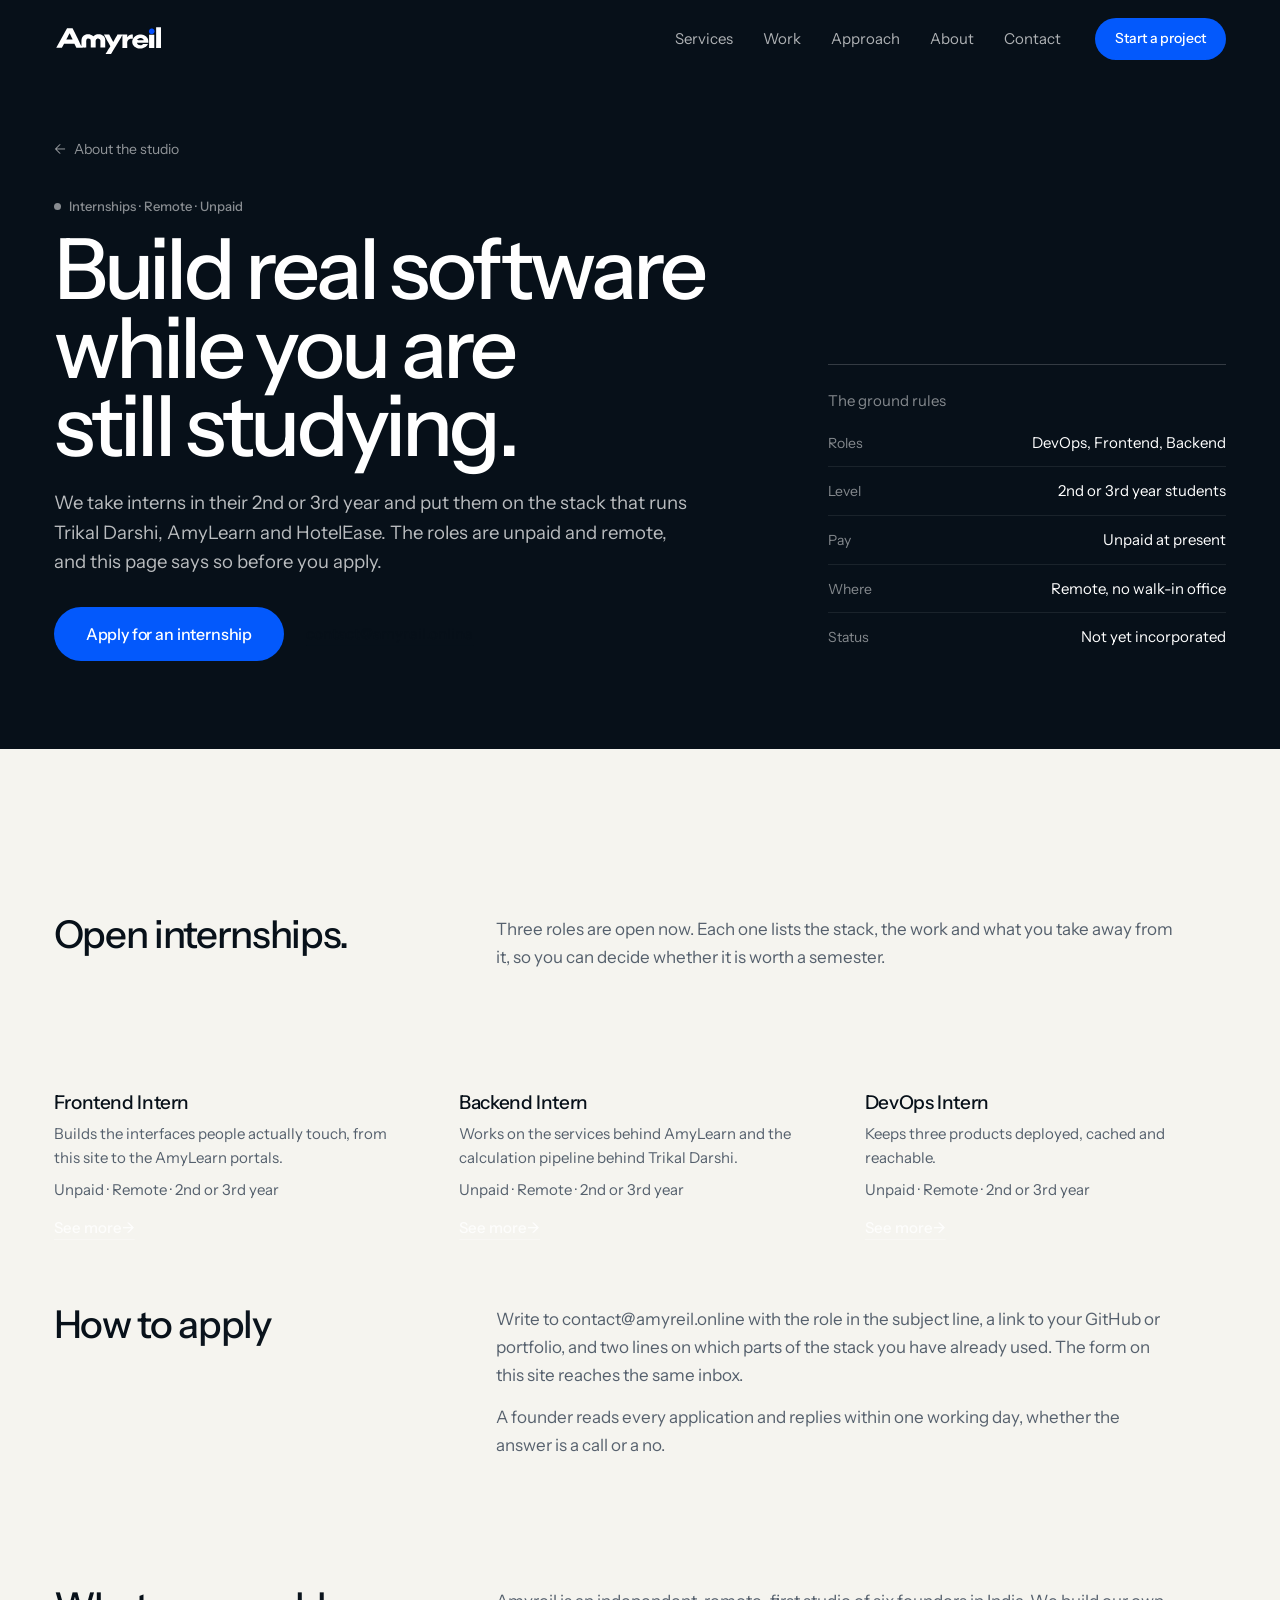
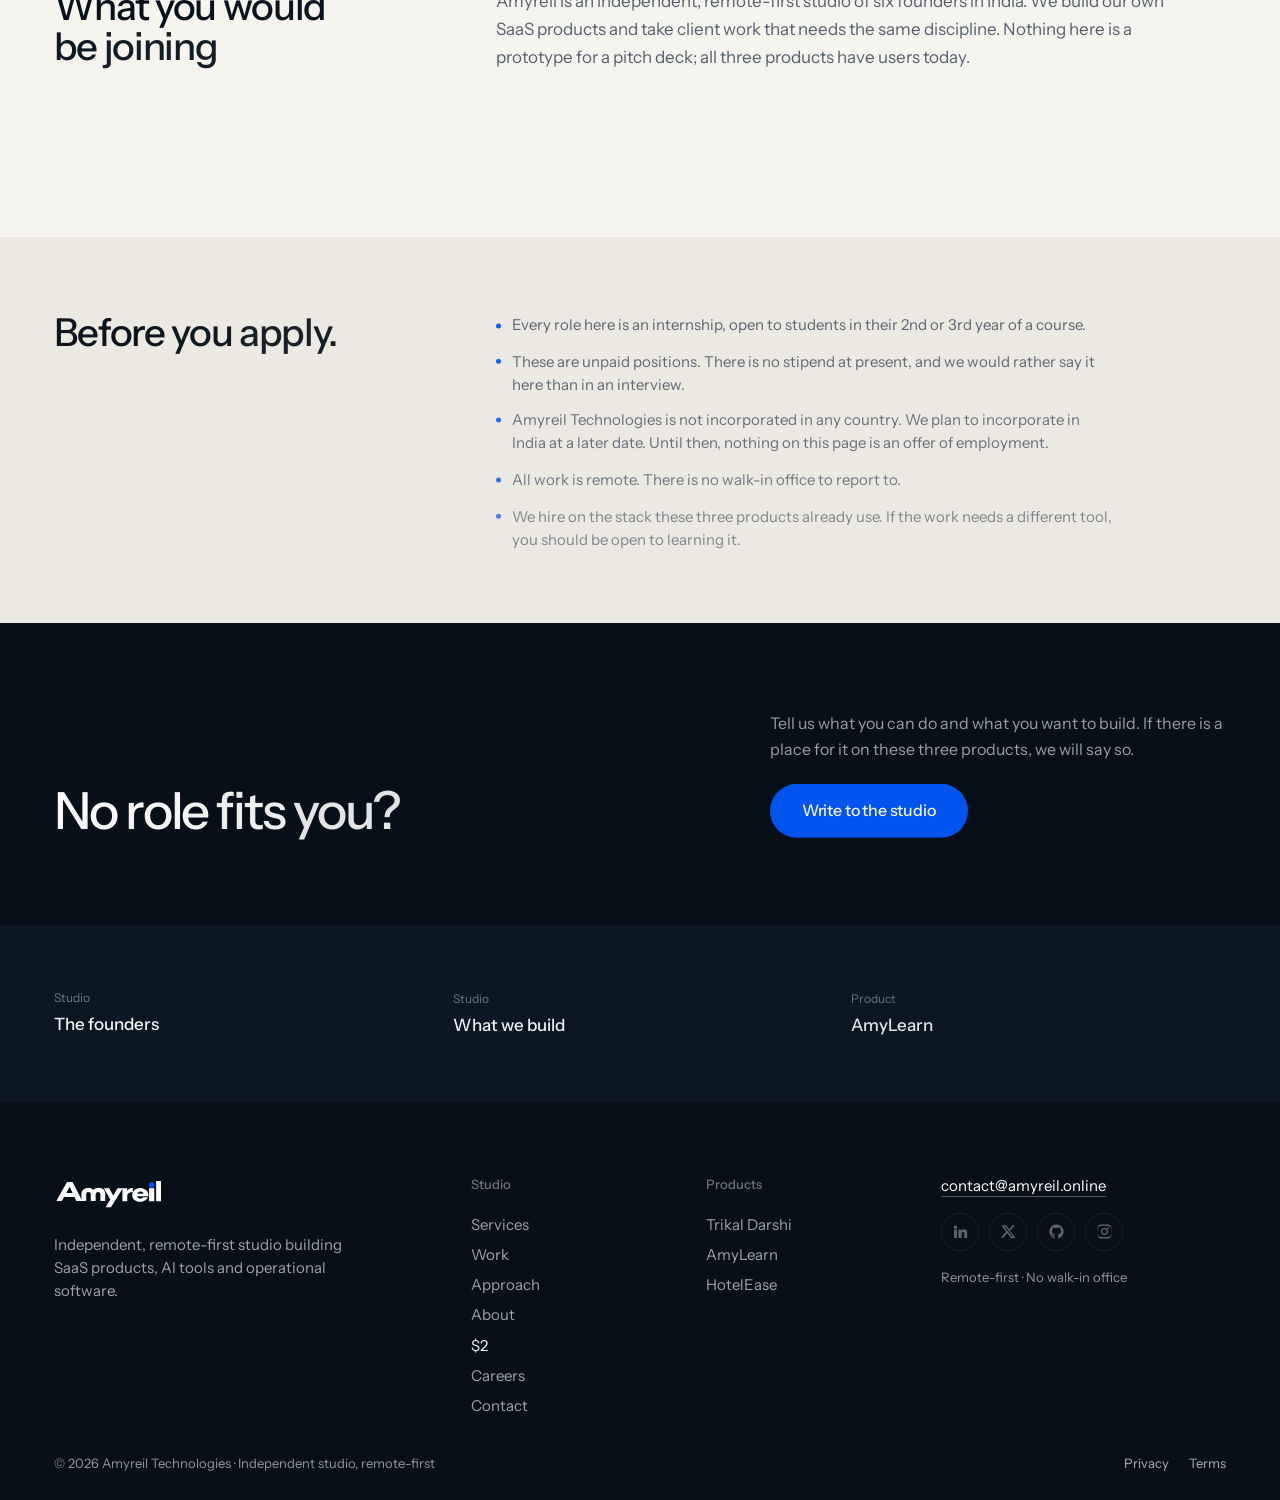
==== careers/index.html @ e9ab6751 "Add careers pages for DevOps, Frontend and Backend interns" ====
<!doctype html>
<html lang="en">
  <head>
    <meta charset="UTF-8" />
    <title>Careers — Internships at Amyreil Technologies</title>
    <meta
      name="description"
      content="Unpaid remote internships for 2nd and 3rd year students in DevOps, Frontend and Backend. Work on the stack behind Trikal Darshi, AmyLearn and HotelEase."
    />
    <link rel="canonical" href="https://www.amyreil.online/careers" />
    <meta property="og:type" content="website" />
    <meta property="og:site_name" content="Amyreil Technologies" />
    <meta
      property="og:title"
      content="Careers — Internships at Amyreil Technologies"
    />
    <meta
      property="og:description"
      content="Unpaid remote internships for 2nd and 3rd year students in DevOps, Frontend and Backend. Work on the stack behind Trikal Darshi, AmyLearn and HotelEase."
    />
    <meta property="og:url" content="https://www.amyreil.online/careers" />
    <meta
      property="og:image"
      content="https://www.amyreil.online/assets/og-image.jpg"
    />
    <meta property="og:image:width" content="1200" />
    <meta property="og:image:height" content="630" />
    <meta
      property="og:image:alt"
      content="Amyreil Technologies brand card reading Better questions. Better software."
    />
    <meta name="twitter:card" content="summary_large_image" />
    <meta
      name="twitter:title"
      content="Careers — Internships at Amyreil Technologies"
    />
    <meta
      name="twitter:description"
      content="Unpaid remote internships for 2nd and 3rd year students in DevOps, Frontend and Backend. Work on the stack behind Trikal Darshi, AmyLearn and HotelEase."
    />
    <meta
      name="twitter:image"
      content="https://www.amyreil.online/assets/og-image.jpg"
    />
    <meta
      name="twitter:image:alt"
      content="Amyreil Technologies brand card reading Better questions. Better software."
    />
    <meta name="viewport" content="width=device-width, initial-scale=1" />
    <meta name="theme-color" content="#071019" />
    <link rel="icon" type="image/svg+xml" href="/assets/brand/favicon.svg" />
    <link rel="preconnect" href="https://fonts.googleapis.com" />
    <link rel="preconnect" href="https://fonts.gstatic.com" crossorigin />
    <link
      href="https://fonts.googleapis.com/css2?family=Instrument+Sans:ital,wght@0,400..700;1,400..700&family=Caveat:wght@500;600&display=swap"
      rel="stylesheet"
    />
    <link rel="stylesheet" href="/assets/css/site.css" />
  </head>
  <body>
    <a href="#main" class="skip-link">Skip to main content</a>

    <div id="app">
      <nav class="nav" aria-label="Main navigation">
        <div class="nav-shell">
          <a class="brand" href="/" aria-label="Amyreil Technologies home">
            <img
              src="/assets/brand/amyreil-logo-white.svg"
              alt="Amyreil Technologies"
              width="112"
              height="38"
            />
          </a>
          <div class="nav-links">
            <a href="/#capabilities">Services</a>
            <a href="/#work">Work</a>
            <a href="/#loop">Approach</a>
            <a href="/about" aria-current="page">About</a>
            <a href="/#cta">Contact</a>
          </div>
          <button class="btn btn--nav open-modal" type="button">
            Start a project
          </button>
          <button
            class="menu-btn"
            type="button"
            aria-label="Open menu"
            aria-expanded="false"
            aria-controls="mobileMenu"
          >
            <span></span><span></span>
          </button>
        </div>
      </nav>

      <div
        class="mobile-menu"
        id="mobileMenu"
        role="dialog"
        aria-modal="true"
        aria-label="Menu"
        aria-hidden="true"
      >
        <div class="mobile-menu-inner">
          <div class="mobile-menu-top">
            <a href="/" aria-label="Amyreil Technologies home" data-menu-link>
              <img
                src="/assets/brand/amyreil-logo-white.svg"
                alt="Amyreil Technologies"
                width="112"
                height="38"
              />
            </a>
            <button class="menu-close" type="button" aria-label="Close menu">
              <svg
                width="16"
                height="16"
                viewBox="0 0 24 24"
                fill="none"
                stroke="currentColor"
                stroke-width="2"
                aria-hidden="true"
              >
                <path d="M6 6l12 12M18 6L6 18" />
              </svg>
            </button>
          </div>
          <nav class="mobile-links" aria-label="Mobile navigation">
            <a href="/#capabilities" data-menu-link>Services</a>
            <a href="/#work" data-menu-link>Work</a>
            <a href="/#loop" data-menu-link>Approach</a>
            <a href="/about" data-menu-link>About</a>
            $2<a href="/careers" data-menu-link>Careers</a>
            <a href="/#cta" data-menu-link>Contact</a>
          </nav>
          <button class="btn btn--lg open-modal" type="button">
            Start a project
          </button>
          <a class="mobile-mail" href="mailto:contact@amyreil.online"
            >contact@amyreil.online</a
          >
        </div>
      </div>

      <main id="main">
        <header class="page-hero">
          <div class="shell">
            <a class="back-link" href="/about"
              ><span aria-hidden="true">&larr;</span> About the studio</a
            >
            <div class="about-hero-grid">
              <div>
                <p class="project-status">Internships · Remote · Unpaid</p>
                <h1 class="split">
                  Build real software while you are still studying.
                </h1>
                <p class="page-lead">
                  We take interns in their 2nd or 3rd year and put them on the
                  stack that runs Trikal Darshi, AmyLearn and HotelEase. The
                  roles are unpaid and remote, and this page says so before you
                  apply.
                </p>
                <div class="page-actions">
                  <button
                    class="btn btn--lg open-modal"
                    type="button"
                    data-service="Internship application"
                  >
                    Apply for an internship
                  </button>
                  <a
                    class="text-link text-link--ink"
                    href="mailto:contact@amyreil.online?subject=Internship%20application"
                    >contact@amyreil.online</a
                  >
                </div>
              </div>
              <aside class="about-hero-side" aria-label="Ground rules">
                <p class="about-side-title">The ground rules</p>
                <dl class="about-side-facts">
                  <div>
                    <dt>Roles</dt>
                    <dd>DevOps, Frontend, Backend</dd>
                  </div>
                  <div>
                    <dt>Level</dt>
                    <dd>2nd or 3rd year students</dd>
                  </div>
                  <div>
                    <dt>Pay</dt>
                    <dd>Unpaid at present</dd>
                  </div>
                  <div>
                    <dt>Where</dt>
                    <dd>Remote, no walk-in office</dd>
                  </div>
                  <div>
                    <dt>Status</dt>
                    <dd>Not yet incorporated</dd>
                  </div>
                </dl>
              </aside>
            </div>
          </div>
        </header>

        <div class="page-body">
          <div class="shell">
            <section class="detail-section">
              <div class="detail-grid">
                <h2 class="split">Open internships.</h2>
                <div class="detail-copy">
                  <p>
                    Three roles are open now. Each one lists the stack, the work
                    and what you take away from it, so you can decide whether it
                    is worth a semester.
                  </p>
                </div>
              </div>
            </section>
            <div class="vacancy-grid">
              <article class="feature reveal">
                <h3>Frontend Intern</h3>
                <p>
                  Builds the interfaces people actually touch, from this site to
                  the AmyLearn portals.
                </p>
                <p class="feature-meta">Unpaid · Remote · 2nd or 3rd year</p>
                <a class="text-link" href="/careers/frontend-intern"
                  >See more <span aria-hidden="true">&rarr;</span></a
                >
              </article>
              <article class="feature reveal">
                <h3>Backend Intern</h3>
                <p>
                  Works on the services behind AmyLearn and the calculation
                  pipeline behind Trikal Darshi.
                </p>
                <p class="feature-meta">Unpaid · Remote · 2nd or 3rd year</p>
                <a class="text-link" href="/careers/backend-intern"
                  >See more <span aria-hidden="true">&rarr;</span></a
                >
              </article>
              <article class="feature reveal">
                <h3>DevOps Intern</h3>
                <p>Keeps three products deployed, cached and reachable.</p>
                <p class="feature-meta">Unpaid · Remote · 2nd or 3rd year</p>
                <a class="text-link" href="/careers/devops-intern"
                  >See more <span aria-hidden="true">&rarr;</span></a
                >
              </article>
            </div>

            <section class="detail-section">
              <div class="detail-grid">
                <h2 class="split">How to apply</h2>
                <div class="detail-copy">
                  <p>
                    Write to contact@amyreil.online with the role in the subject
                    line, a link to your GitHub or portfolio, and two lines on
                    which parts of the stack you have already used. The form on
                    this site reaches the same inbox.
                  </p>
                  <p>
                    A founder reads every application and replies within one
                    working day, whether the answer is a call or a no.
                  </p>
                </div>
              </div>
            </section>

            <section class="detail-section">
              <div class="detail-grid">
                <h2 class="split">What you would be joining</h2>
                <div class="detail-copy">
                  <p>
                    Amyreil is an independent, remote-first studio of six
                    founders in India. We build our own SaaS products and take
                    client work that needs the same discipline. Nothing here is
                    a prototype for a pitch deck; all three products have users
                    today.
                  </p>
                </div>
              </div>
            </section>
          </div>
        </div>

        <section class="note-band">
          <div class="shell detail-grid">
            <h2 class="split">Before you apply.</h2>
            <ul class="note-list">
              <li>
                Every role here is an internship, open to students in their 2nd
                or 3rd year of a course.
              </li>
              <li>
                These are unpaid positions. There is no stipend at present, and
                we would rather say it here than in an interview.
              </li>
              <li>
                Amyreil Technologies is not incorporated in any country. We plan
                to incorporate in India at a later date. Until then, nothing on
                this page is an offer of employment.
              </li>
              <li>
                All work is remote. There is no walk-in office to report to.
              </li>
              <li>
                We hire on the stack these three products already use. If the
                work needs a different tool, you should be open to learning it.
              </li>
            </ul>
          </div>
        </section>
        <section class="product-cta">
          <div class="shell product-cta-grid">
            <h2 class="split">No role fits you?</h2>
            <div>
              <p>
                Tell us what you can do and what you want to build. If there is
                a place for it on these three products, we will say so.
              </p>
              <button
                class="btn btn--lg open-modal"
                type="button"
                data-service="Internship application"
              >
                Write to the studio
              </button>
            </div>
          </div>
        </section>

        <section class="more-products">
          <div class="shell more-products-grid">
            <a href="/about"><span>Studio</span><b>The founders</b></a>
            <a href="/#work"><span>Studio</span><b>What we build</b></a>
            <a href="/amylearn"><span>Product</span><b>AmyLearn</b></a>
          </div>
        </section>
      </main>

      <footer class="footer" id="footer">
        <div class="shell">
          <div class="footer-top">
            <div class="footer-brand">
              <a class="brand" href="/" aria-label="Amyreil Technologies">
                <img
                  src="/assets/brand/amyreil-logo-white.svg"
                  alt="Amyreil Technologies"
                  width="112"
                  height="38"
                />
              </a>
              <p>
                Independent, remote-first studio building SaaS products, AI
                tools and operational software.
              </p>
            </div>
            <nav class="footer-nav" aria-label="Studio">
              <span class="footer-col-title">Studio</span>
              <a href="/#capabilities">Services</a>
              <a href="/#work">Work</a>
              <a href="/#loop">Approach</a>
              <a href="/about">About</a>
              $2<a href="/careers">Careers</a>
              <a href="/#cta">Contact</a>
            </nav>
            <nav class="footer-nav" aria-label="Products">
              <span class="footer-col-title">Products</span>
              <a href="/trikal-darshi">Trikal Darshi</a>
              <a href="/amylearn">AmyLearn</a>
              <a href="/hotelease">HotelEase</a>
            </nav>
            <div class="footer-contact">
              <a class="footer-mail" href="mailto:contact@amyreil.online"
                >contact@amyreil.online</a
              >
              <!-- Social links: replace each href="#" with the real profile URL when the page exists. -->
              <nav class="social" aria-label="Amyreil on social platforms">
                <a
                  class="social-link"
                  href="#"
                  data-social="LinkedIn"
                  aria-label="Amyreil on LinkedIn"
                >
                  <svg
                    viewBox="0 0 24 24"
                    fill="currentColor"
                    aria-hidden="true"
                  >
                    <path
                      d="M4.98 3.5a2.5 2.5 0 1 1 0 5 2.5 2.5 0 0 1 0-5zM3 9h4v12H3zM9 9h3.8v1.7h.05c.53-1 1.83-2.05 3.77-2.05 4.03 0 4.78 2.65 4.78 6.1V21h-4v-5.4c0-1.29-.02-2.95-1.8-2.95-1.8 0-2.08 1.4-2.08 2.85V21H9z"
                    />
                  </svg>
                </a>
                <a
                  class="social-link"
                  href="#"
                  data-social="X"
                  aria-label="Amyreil on X"
                >
                  <svg
                    viewBox="0 0 24 24"
                    fill="currentColor"
                    aria-hidden="true"
                  >
                    <path
                      d="M17.53 3H21l-7.19 8.21L22 21h-6.56l-5.14-6.72L4.4 21H1l7.62-8.7L1.9 3h6.72l4.65 6.15L17.53 3Zm-1.15 16h1.84L7.7 4.9H5.73L16.38 19Z"
                    />
                  </svg>
                </a>
                <a
                  class="social-link"
                  href="#"
                  data-social="GitHub"
                  aria-label="Amyreil on GitHub"
                >
                  <svg
                    viewBox="0 0 24 24"
                    fill="currentColor"
                    aria-hidden="true"
                  >
                    <path
                      d="M12 2a10 10 0 0 0-3.16 19.49c.5.09.68-.22.68-.48v-1.7c-2.78.6-3.37-1.34-3.37-1.34-.45-1.16-1.11-1.47-1.11-1.47-.91-.62.07-.61.07-.61 1 .07 1.53 1.03 1.53 1.03.89 1.53 2.34 1.09 2.91.83.09-.65.35-1.09.63-1.34-2.22-.25-4.56-1.11-4.56-4.94 0-1.09.39-1.98 1.03-2.68-.1-.25-.45-1.27.1-2.64 0 0 .84-.27 2.75 1.02a9.5 9.5 0 0 1 5 0c1.91-1.29 2.75-1.02 2.75-1.02.55 1.37.2 2.39.1 2.64.64.7 1.03 1.59 1.03 2.68 0 3.84-2.34 4.68-4.57 4.93.36.31.68.92.68 1.85v2.74c0 .27.18.58.69.48A10 10 0 0 0 12 2Z"
                    />
                  </svg>
                </a>
                <a
                  class="social-link"
                  href="#"
                  data-social="Instagram"
                  aria-label="Amyreil on Instagram"
                >
                  <svg
                    viewBox="0 0 24 24"
                    fill="currentColor"
                    aria-hidden="true"
                  >
                    <path
                      d="M12 2.2c3.2 0 3.58.01 4.85.07 1.17.05 1.8.25 2.23.41.56.22.96.48 1.38.9.42.42.68.82.9 1.38.16.42.36 1.06.41 2.23.06 1.27.07 1.65.07 4.85s-.01 3.58-.07 4.85c-.05 1.17-.25 1.8-.41 2.23-.22.56-.48.96-.9 1.38-.42.42-.82.68-1.38.9-.42.16-1.06.36-2.23.41-1.27.06-1.65.07-4.85.07s-3.58-.01-4.85-.07c-1.17-.05-1.8-.25-2.23-.41a3.8 3.8 0 0 1-1.38-.9 3.8 3.8 0 0 1-.9-1.38c-.16-.42-.36-1.06-.41-2.23C2.21 15.58 2.2 15.2 2.2 12s.01-3.58.07-4.85c.05-1.17.25-1.8.41-2.23.22-.56.48-.96.9-1.38.42-.42.82-.68 1.38-.9.42-.16 1.06-.36 2.23-.41C8.42 2.21 8.8 2.2 12 2.2Zm0 1.8c-3.15 0-3.5.01-4.74.07-1.14.05-1.76.24-2.17.4-.55.21-.94.47-1.35.88-.41.41-.67.8-.88 1.35-.16.41-.35 1.03-.4 2.17C2.4 10.11 2.4 10.46 2.4 12s.01 1.89.06 3.13c.05 1.14.24 1.76.4 2.17.21.55.47.94.88 1.35.41.41.8.67 1.35.88.41.16 1.03.35 2.17.4 1.24.06 1.59.07 4.74.07s3.5-.01 4.74-.07c1.14-.05 1.76-.24 2.17-.4.55-.21.94-.47 1.35-.88.41-.41.67-.8.88-1.35.16-.41.35-1.03.4-2.17.06-1.24.07-1.59.07-3.13s-.01-1.89-.07-3.13c-.05-1.14-.24-1.76-.4-2.17a3.6 3.6 0 0 0-.88-1.35 3.6 3.6 0 0 0-1.35-.88c-.41-.16-1.03-.35-2.17-.4C15.5 4.01 15.15 4 12 4Zm0 3.06a4.94 4.94 0 1 1 0 9.88 4.94 4.94 0 0 1 0-9.88Zm0 1.8a3.14 3.14 0 1 0 0 6.28 3.14 3.14 0 0 0 0-6.28Zm5.15-2.82a1.2 1.2 0 1 1 0 2.4 1.2 1.2 0 0 1 0-2.4Z"
                    />
                  </svg>
                </a>
              </nav>
              <p class="footer-place">Remote-first · No walk-in office</p>
            </div>
          </div>
          <div class="footer-bottom">
            <span
              >© 2026 Amyreil Technologies · Independent studio,
              remote-first</span
            >
            <div class="footer-legal">
              <a href="/privacy">Privacy</a>
              <a href="/terms">Terms</a>
            </div>
          </div>
        </div>
      </footer>
    </div>

    <script src="/assets/vendor/gsap.min.js"></script>
    <script src="/assets/vendor/ScrollTrigger.min.js"></script>
    <script src="/assets/vendor/lenis.min.js"></script>
    <script src="/assets/js/site.js"></script>
  </body>
</html>
---- assets/css/site.css ----
/* Hallmark · custom direction from reference film · cinematic dark hero, editorial serif break, hand-drawn light arc, oversized type.
       Critique: the hero carries the identity; everything below stays flat and typographic so the work and the diagram lead. */
:root {
  --ink: #071019;
  --ink-2: #0b1824;
  --ink-3: #102232;
  --paper: #f5f4ef;
  --paper-2: #ebe9e1;
  --white: #ffffff;
  --blue: #0359fc;
  --blue-hover: #0246d0;
  --blue-bright: #3d86ff;
  --blue-soft: #dbe7ff;
  --pink: #f2a9c5;
  --muted-dark: rgba(255, 255, 255, 0.62);
  --muted-light: #55606d;
  --font-sans: "Instrument Sans", "Helvetica Neue", Arial, sans-serif;
  --font-serif: "Instrument Sans", "Helvetica Neue", Arial, sans-serif;
  --font-hand: "Caveat", "Segoe Script", cursive;
  --shell: 1320px;
  --pad: clamp(20px, 4.2vw, 60px);
  --ease: cubic-bezier(0.23, 1, 0.32, 1);
}

* {
  box-sizing: border-box;
  margin: 0;
  padding: 0;
}
html {
  background: var(--ink);
  overflow-x: clip;
}
html.lenis,
html.lenis body {
  height: auto;
}
.lenis.lenis-smooth {
  scroll-behavior: auto !important;
}
body {
  font-family: var(--font-sans);
  font-size: 1.0625rem;
  line-height: 1.55;
  color: var(--ink);
  background: var(--ink);
  overflow-x: clip;
  -webkit-font-smoothing: antialiased;
  -moz-osx-font-smoothing: grayscale;
}
body.intro {
  overflow: hidden;
  height: 100svh;
}
img {
  display: block;
  max-width: 100%;
}
a {
  color: inherit;
  text-decoration: none;
}
button,
input,
textarea,
select {
  font: inherit;
  color: inherit;
}
button {
  cursor: pointer;
}
::selection {
  background: var(--blue);
  color: #fff;
}
:focus-visible {
  outline: 2px solid var(--blue-bright);
  outline-offset: 3px;
}
.paper :focus-visible {
  outline-color: var(--blue);
}

.skip-link {
  position: fixed;
  top: 12px;
  left: 12px;
  z-index: 300;
  padding: 10px 16px;
  border-radius: 999px;
  background: var(--blue);
  color: #fff;
  font-size: 14px;
  transform: translateY(-160%);
  transition: transform 0.2s var(--ease);
}
.skip-link:focus {
  transform: translateY(0);
}

.shell {
  width: min(var(--shell), calc(100% - 2 * var(--pad)));
  margin-inline: auto;
}

/* Loader */
.preloader {
  position: fixed;
  inset: 0;
  z-index: 200;
  display: grid;
  place-items: center;
  background: var(--ink);
  transition:
    opacity 0.32s ease,
    visibility 0.32s ease;
}
.preloader.fade-out {
  opacity: 0;
  visibility: hidden;
}
.loader-inner {
  display: flex;
  flex-direction: column;
  align-items: center;
  gap: 22px;
}
.loader-mark {
  width: 54px;
  height: 54px;
  animation: loaderPulse 1.1s ease-in-out infinite;
}
.loader-line {
  width: 132px;
  height: 2px;
  background: rgba(255, 255, 255, 0.12);
  overflow: hidden;
}
.loader-line i {
  display: block;
  width: 42%;
  height: 100%;
  background: var(--blue-bright);
  animation: loaderSweep 1s var(--ease) infinite;
}
@keyframes loaderPulse {
  0%,
  100% {
    opacity: 0.55;
    transform: scale(0.94);
  }
  50% {
    opacity: 1;
    transform: scale(1);
  }
}
@keyframes loaderSweep {
  0% {
    transform: translateX(-110%);
  }
  100% {
    transform: translateX(340%);
  }
}

/* Navigation */
.nav {
  position: fixed;
  inset: 0 0 auto 0;
  z-index: 90;
  padding: 18px var(--pad);
  transition:
    background 0.35s ease,
    padding 0.35s ease;
  background: transparent;
}
.nav.is-solid {
  background: rgba(7, 16, 25, 0.94);
  padding-block: 12px;
}
.nav-shell {
  width: min(var(--shell), 100%);
  margin-inline: auto;
  display: flex;
  align-items: center;
  gap: 34px;
}
.brand {
  flex: none;
  display: inline-flex;
  align-items: center;
}
.brand img {
  width: 112px;
  height: auto;
}
.nav-links {
  display: flex;
  align-items: center;
  gap: 30px;
  margin-left: auto;
}
.nav-links a {
  font-size: 0.9375rem;
  color: rgba(255, 255, 255, 0.68);
  transition: color 0.2s ease;
}
.nav-links a:hover {
  color: #fff;
}
.nav .btn {
  flex: none;
}
.menu-btn {
  display: none;
  width: 42px;
  height: 42px;
  align-items: center;
  justify-content: center;
  border: 0;
  border-radius: 50%;
  background: rgba(255, 255, 255, 0.08);
  flex: none;
}
.menu-btn span {
  display: block;
  width: 16px;
  height: 1.5px;
  background: #fff;
  margin: 2.5px auto;
}
.menu-btn:hover {
  background: rgba(255, 255, 255, 0.16);
}

.btn {
  display: inline-flex;
  align-items: center;
  justify-content: center;
  height: 48px;
  padding: 0 26px;
  border: 0;
  border-radius: 999px;
  background: var(--blue);
  color: #fff;
  font-size: 0.9375rem;
  font-weight: 500;
  letter-spacing: -0.01em;
  white-space: nowrap;
  transition:
    background 0.22s ease,
    transform 0.18s var(--ease);
}
.btn:hover {
  background: var(--blue-hover);
}
.btn:active {
  transform: scale(0.975);
}
.btn--nav {
  height: 42px;
  padding: 0 20px;
  font-size: 0.875rem;
}
.btn--lg {
  height: 54px;
  padding: 0 32px;
  font-size: 1rem;
}

.text-link {
  display: inline-flex;
  align-items: center;
  font-size: 0.9375rem;
  font-weight: 500;
  color: rgba(255, 255, 255, 0.82);
  text-decoration: underline;
  text-decoration-thickness: 1px;
  text-underline-offset: 6px;
  text-decoration-color: rgba(255, 255, 255, 0.32);
  transition:
    color 0.2s ease,
    text-decoration-color 0.2s ease;
}
.text-link:hover {
  color: #fff;
  text-decoration-color: #fff;
}
.text-link--ink {
  color: var(--ink);
  text-decoration-color: rgba(7, 16, 25, 0.28);
}
.text-link--ink:hover {
  color: var(--blue);
  text-decoration-color: var(--blue);
}

/* Mobile menu */
.mobile-menu {
  position: fixed;
  inset: 0;
  z-index: 120;
  background: var(--ink);
  color: #fff;
  opacity: 0;
  visibility: hidden;
  transition:
    opacity 0.24s ease,
    visibility 0.24s ease;
  overflow-y: auto;
}
.mobile-menu.is-open {
  opacity: 1;
  visibility: visible;
}
.mobile-menu-inner {
  min-height: 100%;
  display: flex;
  flex-direction: column;
  padding: 18px var(--pad) 32px;
}
.mobile-menu-top {
  display: flex;
  align-items: center;
  justify-content: space-between;
}
.mobile-menu-top img {
  width: 112px;
  height: auto;
}
.menu-close {
  width: 42px;
  height: 42px;
  border: 0;
  border-radius: 50%;
  background: rgba(255, 255, 255, 0.08);
  color: #fff;
  display: inline-flex;
  align-items: center;
  justify-content: center;
}
.menu-close:hover {
  background: rgba(255, 255, 255, 0.16);
}
.mobile-links {
  display: flex;
  flex-direction: column;
  gap: 14px;
  margin-top: clamp(54px, 12vh, 110px);
}
.mobile-links a {
  font-family: var(--font-serif);
  font-size: clamp(2.25rem, 11vw, 3.5rem);
  line-height: 1;
  letter-spacing: -0.02em;
  color: rgba(255, 255, 255, 0.72);
}
.mobile-links a:hover,
.mobile-links a:focus-visible {
  color: #fff;
}
.mobile-menu .btn {
  margin-top: 36px;
  align-self: flex-start;
}
.mobile-mail {
  margin-top: 22px;
  font-size: 0.9375rem;
  color: rgba(255, 255, 255, 0.56);
  text-decoration: underline;
  text-underline-offset: 5px;
  text-decoration-color: rgba(255, 255, 255, 0.26);
}
.mobile-mail:hover {
  color: #fff;
}

/* Hero */
.hero {
  position: relative;
  min-height: 100svh;
  display: flex;
  align-items: flex-start;
  justify-content: center;
  padding: clamp(130px, 17vh, 180px) var(--pad) 110px;
  overflow: hidden;
  background: var(--ink);
  color: #fff;
  isolation: isolate;
}
.hero-media {
  position: absolute;
  inset: -3% -3% -9% -3%;
  z-index: -3;
  overflow: hidden;
}
.hero-media img {
  width: 100%;
  height: 100%;
  object-fit: cover;
  object-position: center 52%;
  transform-origin: 50% 60%;
  animation: heroDrift 32s ease-in-out infinite alternate;
}
@keyframes heroDrift {
  0% {
    transform: scale(1.03) translate3d(0, 0, 0);
  }
  100% {
    transform: scale(1.1) translate3d(-1%, -1.2%, 0);
  }
}
.hero-canvas {
  position: absolute;
  inset: 0;
  z-index: -1;
  width: 100%;
  height: 100%;
  pointer-events: none;
  opacity: 0;
  transition: opacity 1.2s ease;
}
.hero-canvas.is-live {
  opacity: 1;
}
/* taste-skill-ignore: neutral scrim over the hero photograph, not a decorative gradient */
.hero-scrim {
  position: absolute;
  inset: 0;
  z-index: -2;
  background:
    linear-gradient(
      180deg,
      rgba(7, 16, 25, 0.72) 0%,
      rgba(7, 16, 25, 0.46) 36%,
      rgba(7, 16, 25, 0.3) 58%,
      rgba(7, 16, 25, 0.58) 82%,
      var(--ink) 100%
    ),
    radial-gradient(ellipse at 50% 38%, rgba(7, 16, 25, 0.32), transparent 72%);
}
.hero-inner {
  position: relative;
  z-index: 2;
  width: 100%;
  max-width: 1180px;
  text-align: center;
  perspective: 1000px;
  perspective-origin: 50% 42%;
}
.hero-title {
  font-size: clamp(2.5rem, 8.2vw, 7.6rem);
  line-height: 0.95;
  letter-spacing: -0.045em;
  font-weight: 500;
  text-wrap: balance;
  color: #fff;
}
.hero-title .w {
  display: inline-block;
}
.hero-title .hand {
  display: inline-block;
  font-family: var(--font-hand);
  font-weight: 600;
  font-size: 1.12em;
  line-height: 0.72;
  letter-spacing: -0.01em;
  color: var(--blue-bright);
  transform: translateY(0.05em) rotate(-2deg);
}
.hero-spark {
  position: absolute;
  right: 8%;
  top: 30%;
  width: clamp(30px, 3vw, 48px);
  height: auto;
  color: var(--blue-bright);
  animation: sparkPulse 3.6s ease-in-out infinite;
  z-index: 3;
}
@keyframes sparkPulse {
  0%,
  100% {
    transform: scale(0.86) rotate(-8deg);
    opacity: 0.6;
  }
  50% {
    transform: scale(1.08) rotate(12deg);
    opacity: 1;
  }
}
.hero-sub {
  max-width: 620px;
  margin: 30px auto 0;
  color: rgba(255, 255, 255, 0.74);
  font-size: clamp(1rem, 1.25vw, 1.1875rem);
  line-height: 1.55;
  text-wrap: pretty;
}
.hero-actions {
  margin-top: 34px;
  display: flex;
  align-items: center;
  justify-content: center;
  gap: 26px;
  flex-wrap: wrap;
}
.hero-scroll {
  position: absolute;
  right: var(--pad);
  bottom: 28px;
  z-index: 3;
  display: inline-flex;
  flex-direction: column;
  align-items: center;
  gap: 10px;
  font-size: 0.75rem;
  color: rgba(255, 255, 255, 0.5);
}
.hero-scroll i {
  width: 1px;
  height: 34px;
  background: rgba(255, 255, 255, 0.24);
  overflow: hidden;
  position: relative;
}
.hero-scroll i::after {
  content: "";
  position: absolute;
  inset: 0;
  background: #fff;
  transform: translateY(-100%);
  animation: scrollLine 2.4s ease-in-out infinite;
}
@keyframes scrollLine {
  0% {
    transform: translateY(-100%);
  }
  55%,
  100% {
    transform: translateY(100%);
  }
}

.hero-proof {
  margin-top: 30px;
  display: flex;
  flex-wrap: wrap;
  align-items: center;
  justify-content: center;
  gap: 8px 16px;
  font-size: 0.8125rem;
  color: rgba(255, 255, 255, 0.56);
}
.hero-proof a {
  color: inherit;
  text-decoration: underline;
  text-underline-offset: 5px;
  text-decoration-color: rgba(255, 255, 255, 0.28);
  transition:
    color 0.2s ease,
    text-decoration-color 0.2s ease;
}
.hero-proof a:hover {
  color: #fff;
  text-decoration-color: #fff;
}
.hero-proof .is-live {
  color: rgba(255, 255, 255, 0.82);
}
.hero-proof .is-live::before {
  content: "";
  display: inline-block;
  width: 6px;
  height: 6px;
  border-radius: 50%;
  background: var(--blue-bright);
  margin-right: 8px;
  vertical-align: 1px;
}
/* taste-skill-ignore: static film grain over the hero photograph, not a decorative gradient */
.hero-grain {
  position: absolute;
  inset: 0;
  z-index: -1;
  pointer-events: none;
  opacity: 0.05;
  background-image: url("data:image/svg+xml,%3Csvg xmlns='http://www.w3.org/2000/svg' width='160' height='160'%3E%3Cfilter id='n'%3E%3CfeTurbulence type='fractalNoise' baseFrequency='0.9' numOctaves='2' stitchTiles='stitch'/%3E%3C/filter%3E%3Crect width='100%25' height='100%25' filter='url(%23n)' opacity='0.55'/%3E%3C/svg%3E");
  background-size: 160px 160px;
  mix-blend-mode: soft-light;
}

/* Shared section language */
.section {
  padding: clamp(88px, 11vw, 168px) 0;
  position: relative;
}
.paper {
  background: var(--paper);
  color: var(--ink);
}
.dark {
  background: var(--ink);
  color: #fff;
}
.display {
  font-family: var(--font-serif);
  font-weight: 500;
  font-size: clamp(2.5rem, 5vw, 4.5rem);
  line-height: 0.98;
  letter-spacing: -0.04em;
  text-wrap: balance;
}
.display--sans {
  font-family: var(--font-sans);
  font-weight: 500;
  font-size: clamp(2.25rem, 4.6vw, 4rem);
  line-height: 1.02;
  letter-spacing: -0.035em;
}
.lead {
  font-family: var(--font-serif);
  font-size: clamp(1.5rem, 2.5vw, 2.35rem);
  line-height: 1.1;
  letter-spacing: -0.01em;
  text-wrap: balance;
}
.hand {
  font-family: var(--font-hand);
  font-weight: 600;
  letter-spacing: -0.01em;
}
.reveal {
  opacity: 1;
}

/* Two ways in */
.choices {
  background: #08131d;
  color: #fff;
  padding: clamp(90px, 11vw, 150px) 0;
}
.choices-head {
  text-align: center;
  margin-bottom: clamp(42px, 5vw, 68px);
}
.choices-title {
  font-size: clamp(2.6rem, 5.2vw, 5.2rem);
  font-weight: 500;
  line-height: 0.96;
  letter-spacing: -0.045em;
  text-wrap: balance;
}
.choices-title .hand {
  display: inline-block;
  font-size: 1.14em;
  line-height: 0.7;
  color: var(--blue-bright);
  transform: translateY(0.04em) rotate(-2deg);
}
.choice-grid {
  display: grid;
  grid-template-columns: repeat(2, minmax(0, 1fr));
  gap: clamp(16px, 2vw, 24px);
}
.choice {
  position: relative;
  display: flex;
  align-items: flex-end;
  min-height: 620px;
  border-radius: 24px;
  overflow: hidden;
  isolation: isolate;
}
.choice-img {
  position: absolute;
  inset: 0;
  z-index: -2;
  width: 100%;
  height: 100%;
  object-fit: cover;
  transition: transform 0.8s var(--ease);
}
.choice::after {
  content: "";
  position: absolute;
  inset: 0;
  z-index: -1;
  background: linear-gradient(
    180deg,
    rgba(7, 16, 25, 0.12) 12%,
    rgba(7, 16, 25, 0.72) 58%,
    rgba(7, 16, 25, 0.96) 100%
  );
}
.choice:hover .choice-img {
  transform: scale(1.04);
}
.choice-content {
  position: relative;
  z-index: 1;
  width: 100%;
  padding: clamp(24px, 3vw, 40px);
}
.choice-content h3 {
  font-size: clamp(2rem, 2.7vw, 2.7rem);
  font-weight: 500;
  line-height: 1;
  letter-spacing: -0.04em;
}
.choice-content > p {
  margin-top: 14px;
  max-width: 36ch;
  color: rgba(255, 255, 255, 0.72);
  font-size: 1rem;
  line-height: 1.55;
}
.choice-list {
  list-style: none;
  margin: 20px 0 26px;
  display: flex;
  flex-direction: column;
  gap: 8px;
  font-size: 0.9375rem;
  color: rgba(255, 255, 255, 0.72);
}
.choice-list li {
  position: relative;
  padding-left: 16px;
}
.choice-list li::before {
  content: "";
  position: absolute;
  left: 0;
  top: 0.55em;
  width: 6px;
  height: 6px;
  border-radius: 50%;
  background: var(--blue-bright);
}

/* Principle */
.principle {
  background: #fff;
}
.principle-title-wrap {
  position: relative;
}
.principle-title {
  font-size: clamp(2.9rem, 6.2vw, 6.2rem);
  font-weight: 500;
  line-height: 0.94;
  letter-spacing: -0.045em;
  text-align: center;
  max-width: 17ch;
  margin: 0 auto;
  text-wrap: balance;
}
.principle-title .hand {
  display: inline-block;
  font-size: 1.16em;
  line-height: 0.7;
  color: var(--blue);
  transform: translateY(0.04em) rotate(-2deg);
  margin-inline-end: 0.14em;
}
.principle-spark {
  position: absolute;
  right: 13%;
  top: 0;
  width: clamp(26px, 2.6vw, 42px);
  height: auto;
  color: var(--blue);
  animation: sparkPulse 4s ease-in-out infinite;
}
.principle-grid {
  display: grid;
  grid-template-columns: minmax(0, 4.6fr) minmax(0, 7.4fr);
  gap: clamp(32px, 6vw, 90px);
  align-items: end;
  margin-top: clamp(56px, 7vw, 96px);
}
.principle-label {
  font-size: 0.8125rem;
  font-weight: 600;
  color: var(--blue);
}
.principle-copy h3 {
  font-size: clamp(1.5rem, 2.1vw, 2rem);
  font-weight: 500;
  letter-spacing: -0.03em;
  line-height: 1.15;
  margin: 14px 0 16px;
  max-width: 22ch;
}
.principle-copy p {
  color: var(--muted-light);
  font-size: 1.0625rem;
  line-height: 1.65;
  max-width: 44ch;
  text-wrap: pretty;
}
.principle-collage {
  position: relative;
  max-width: 720px;
  justify-self: end;
}
.principle-collage img {
  width: 100%;
  height: auto;
  aspect-ratio: 3 / 2;
  object-fit: cover;
  border-radius: 22px;
}
.quote-card {
  position: absolute;
  left: 24px;
  bottom: 24px;
  max-width: 300px;
  background: #fff;
  color: var(--ink);
  border-radius: 16px;
  padding: 20px 22px;
  box-shadow: 0 18px 50px rgba(7, 16, 25, 0.18);
}
.quote-card p {
  font-size: 1.0625rem;
  font-weight: 500;
  line-height: 1.35;
  letter-spacing: -0.02em;
}
.quote-card span {
  display: block;
  margin-top: 8px;
  font-size: 0.75rem;
  color: var(--muted-light);
}
.cap-list {
  margin-top: clamp(56px, 7vw, 96px);
  display: grid;
  grid-template-columns: repeat(2, minmax(0, 1fr));
  column-gap: clamp(32px, 6vw, 100px);
}
.cap-item {
  padding: 30px 0;
  transition: color 0.25s ease;
}
.cap-item:nth-child(5) {
  grid-column: 1 / -1;
}
.cap-item h3 {
  font-size: clamp(1.375rem, 2vw, 1.75rem);
  font-weight: 500;
  letter-spacing: -0.025em;
  line-height: 1.15;
  text-wrap: balance;
}
.cap-item p {
  margin-top: 10px;
  color: var(--muted-light);
  font-size: 1rem;
  line-height: 1.55;
  max-width: 46ch;
}
.cap-item:hover h3 {
  color: var(--blue);
}

/* Work */
.work-head {
  display: grid;
  grid-template-columns: minmax(0, 7fr) minmax(0, 5fr);
  gap: clamp(24px, 5vw, 80px);
  align-items: end;
  margin-bottom: clamp(64px, 8vw, 112px);
}
.work-head p {
  color: var(--muted-dark);
  font-size: 1.0625rem;
  max-width: 42ch;
  text-wrap: pretty;
}
.project {
  display: grid;
  grid-template-columns: minmax(0, 4fr) minmax(0, 8fr);
  gap: clamp(32px, 5vw, 84px);
  align-items: center;
  padding-block: clamp(48px, 6vw, 76px);
}
.project:nth-of-type(even) .project-copy {
  order: 2;
}
.project:nth-of-type(even) .project-ui {
  order: 1;
}
.project-copy {
  max-width: 420px;
}
.project-status {
  display: inline-flex;
  align-items: center;
  gap: 8px;
  font-size: 0.8125rem;
  font-weight: 500;
  color: rgba(255, 255, 255, 0.52);
  margin-bottom: 12px;
}
.project-status::before {
  content: "";
  width: 7px;
  height: 7px;
  border-radius: 50%;
  background: currentColor;
}
.project-status.is-live {
  color: var(--blue-bright);
}
.project-copy h3 {
  font-size: clamp(2rem, 3.2vw, 3rem);
  font-weight: 500;
  line-height: 1.02;
  letter-spacing: -0.035em;
  margin-bottom: 18px;
}
.project-copy p {
  color: var(--muted-dark);
  font-size: 1rem;
  line-height: 1.6;
  text-wrap: pretty;
}
.project-meta {
  margin-top: 24px;
  display: flex;
  flex-wrap: wrap;
  gap: 8px 18px;
  color: var(--muted-dark);
  font-size: 0.875rem;
}
.project-points {
  list-style: none;
  margin-top: 18px;
  display: flex;
  flex-direction: column;
  gap: 8px;
  font-size: 0.9375rem;
  color: var(--muted-dark);
  line-height: 1.5;
}
.project-points li {
  position: relative;
  padding-left: 15px;
}
.project-points li::before {
  content: "";
  position: absolute;
  left: 0;
  top: 0.6em;
  width: 5px;
  height: 5px;
  border-radius: 50%;
  background: var(--blue-bright);
}
.project-footnote {
  margin-top: 14px;
  font-size: 0.8125rem;
  line-height: 1.5;
  color: rgba(255, 255, 255, 0.54);
  text-wrap: pretty;
}
.project-link {
  margin-top: 28px;
}
.text-link--btn {
  background: none;
  border: 0;
  padding: 0;
  cursor: pointer;
  font-family: inherit;
}
.project-ui {
  position: relative;
}
/* taste-skill-ignore: interface fragments keep their own borders and depth */
.ui {
  border-radius: 18px;
  overflow: hidden;
  background: #fff;
  box-shadow: 0 40px 90px rgba(0, 0, 0, 0.45);
  font-size: 12px;
  color: var(--ink);
}
.ui-bar {
  height: 38px;
  display: flex;
  align-items: center;
  gap: 7px;
  padding: 0 16px;
  background: #0c1a26;
  color: rgba(255, 255, 255, 0.46);
  font-size: 10px;
}
.ui-bar i {
  width: 7px;
  height: 7px;
  border-radius: 50%;
  background: rgba(255, 255, 255, 0.22);
}
.ui-bar span {
  margin-left: 10px;
  letter-spacing: 0.02em;
}
.ui-body {
  min-height: 330px;
}
.ui-main {
  padding: 22px 24px;
  min-width: 0;
}
.ui-head {
  display: flex;
  align-items: center;
  justify-content: space-between;
  gap: 12px;
  margin-bottom: 16px;
}
.ui-head b {
  font-size: 14px;
  font-weight: 600;
  letter-spacing: -0.01em;
}
.ui-head span {
  font-size: 10px;
  color: #6b7683;
}
.ui--dark {
  background: #0d1a28;
  color: #fff;
}
.ui--dark .ui-head span {
  color: rgba(255, 255, 255, 0.5);
}

.trikal-wrap {
  display: grid;
  grid-template-columns: 170px 1fr;
  gap: 22px;
  align-items: center;
}
.wheel {
  width: 170px;
  height: 170px;
}
.wheel circle,
.wheel line,
.wheel path {
  fill: none;
  stroke: rgba(255, 255, 255, 0.16);
  stroke-width: 1;
}
.wheel .wheel-dot {
  fill: var(--pink);
  stroke: none;
}
.wheel .wheel-accent {
  stroke: var(--blue-bright);
  stroke-width: 1.4;
}
.trikal-read b {
  display: block;
  font-size: 12px;
  color: var(--blue-bright);
  margin-bottom: 6px;
  font-weight: 500;
}
.trikal-read p {
  font-size: 11px;
  line-height: 1.5;
  color: rgba(255, 255, 255, 0.62);
}
.trikal-list {
  margin-top: 16px;
  display: flex;
  flex-direction: column;
  gap: 7px;
}
/* taste-skill-ignore: real rows inside an interface fragment */
.trikal-list span {
  display: flex;
  justify-content: space-between;
  gap: 12px;
  padding-top: 7px;
  border-top: 1px solid rgba(255, 255, 255, 0.08);
  font-size: 10px;
  color: rgba(255, 255, 255, 0.48);
}
.trikal-list b {
  color: rgba(255, 255, 255, 0.9);
  font-weight: 500;
}

.learn-grid {
  display: grid;
  grid-template-columns: repeat(3, 1fr);
  gap: 10px;
  margin-bottom: 14px;
}
.learn-stat {
  background: #f2f5f9;
  border-radius: 9px;
  padding: 12px;
}
.learn-stat b {
  display: block;
  font-size: 18px;
  font-weight: 600;
  letter-spacing: -0.02em;
  font-variant-numeric: tabular-nums;
}
.learn-stat span {
  font-size: 9.5px;
  color: #6b7683;
}
.learn-chart {
  display: flex;
  align-items: flex-end;
  gap: 8px;
  height: 92px;
  padding: 10px 0 0;
}
.learn-chart i {
  flex: 1;
  background: var(--blue-soft);
  border-radius: 4px 4px 0 0;
  height: var(--h);
  position: relative;
}
.learn-chart i:nth-child(6) {
  background: var(--blue);
}
.learn-chart i::after {
  content: attr(data-d);
  position: absolute;
  bottom: -16px;
  left: 0;
  right: 0;
  text-align: center;
  font-size: 8px;
  color: #8a949f;
}
.learn-row {
  display: flex;
  align-items: center;
  justify-content: space-between;
  padding: 9px 0;
  border-top: 1px solid #e9edf2;
  font-size: 10px;
  margin-top: 22px;
}
.learn-row span {
  color: #6b7683;
}

.hotel-top {
  display: flex;
  align-items: center;
  justify-content: space-between;
  margin-bottom: 12px;
}
.hotel-top b {
  font-size: 13px;
  font-weight: 600;
}
.hotel-top span {
  font-size: 10px;
  color: #6b7683;
}
.rooms {
  display: grid;
  grid-template-columns: repeat(4, 1fr);
  gap: 7px;
}
.room {
  border-radius: 8px;
  padding: 9px 8px;
  background: #f0f2ee;
  font-size: 9px;
  line-height: 1.35;
}
.room b {
  display: block;
  font-size: 10.5px;
  font-weight: 600;
}
.room.is-busy {
  background: #0d1a28;
  color: #fff;
}
.room.is-busy span {
  color: rgba(255, 255, 255, 0.55);
}
.room.is-ready {
  background: var(--blue-soft);
}
.room span {
  color: #6b7683;
  font-size: 8.5px;
}
.hotel-foot {
  display: flex;
  gap: 18px;
  margin-top: 14px;
  font-size: 10px;
  color: #6b7683;
}
.hotel-foot b {
  color: var(--ink);
  font-weight: 600;
}

.work-note {
  margin-top: 26px;
  color: rgba(255, 255, 255, 0.54);
  font-size: 0.8125rem;
}

/* How we work */
.loop-head {
  display: grid;
  grid-template-columns: minmax(0, 7fr) minmax(0, 5fr);
  gap: clamp(24px, 5vw, 80px);
  align-items: end;
}
.loop-head .lead {
  max-width: 17ch;
  margin-top: 16px;
  color: var(--muted-light);
}
.loop-tools {
  display: flex;
  flex-direction: column;
  align-items: flex-start;
  gap: 18px;
  padding-bottom: 4px;
}
.loop-tools p {
  color: var(--muted-light);
  font-size: 0.9375rem;
  max-width: 38ch;
}
.view-switch {
  display: inline-flex;
  gap: 24px;
}
.view-switch button {
  background: none;
  border: 0;
  padding: 0 0 6px;
  font-size: 0.9375rem;
  font-weight: 500;
  color: var(--muted-light);
  border-bottom: 2px solid transparent;
  transition:
    color 0.2s ease,
    border-color 0.2s ease;
}
.view-switch button:hover {
  color: var(--ink);
}
.view-switch button.is-active {
  color: var(--blue);
  border-bottom-color: var(--blue);
}

.loop-journey {
  margin-top: clamp(48px, 6vw, 80px);
  display: grid;
  grid-template-columns: minmax(0, 4.5fr) minmax(0, 7.5fr);
  gap: clamp(28px, 5vw, 72px);
  align-items: start;
}
.step-list {
  display: flex;
  flex-direction: column;
  gap: 6px;
}
.step-item {
  display: grid;
  grid-template-columns: 44px 1fr;
  gap: 14px;
  align-items: start;
  width: 100%;
  text-align: left;
  background: none;
  border: 0;
  padding: 22px 20px;
  border-radius: 14px;
  color: var(--ink);
  transition: background 0.25s ease;
}
.step-item:hover {
  background: rgba(3, 89, 252, 0.05);
}
.step-item.is-active {
  background: rgba(3, 89, 252, 0.07);
}
.step-num {
  font-family: var(--font-serif);
  font-size: 1.375rem;
  line-height: 1;
  color: rgba(7, 16, 25, 0.34);
  font-variant-numeric: tabular-nums;
}
.step-item.is-active .step-num {
  color: var(--blue);
}
.step-copy b {
  display: block;
  font-size: 1.1875rem;
  font-weight: 500;
  letter-spacing: -0.02em;
  line-height: 1.2;
}
.step-copy small {
  display: block;
  margin-top: 4px;
  font-size: 0.875rem;
  color: var(--muted-light);
  line-height: 1.45;
}

.stage {
  position: relative;
  background: #fff;
  border-radius: 22px;
  padding: clamp(28px, 4vw, 52px);
  min-height: 400px;
  display: flex;
  flex-direction: column;
  overflow: hidden;
}
.stage-meta {
  display: flex;
  align-items: center;
  gap: 18px;
  margin-bottom: 34px;
}
.stage-count {
  font-size: 0.8125rem;
  color: var(--muted-light);
  font-variant-numeric: tabular-nums;
}
.stage-bar {
  flex: 1;
  height: 2px;
  background: var(--paper-2);
  overflow: hidden;
}
.stage-bar i {
  display: block;
  width: 16.6667%;
  height: 100%;
  background: var(--blue);
  transition: width 0.4s var(--ease);
}
.stage-panel {
  display: none;
}
.stage-panel.is-active {
  display: block;
}
.stage-panel h3 {
  font-family: var(--font-serif);
  font-size: clamp(2rem, 3.6vw, 3.125rem);
  font-weight: 500;
  line-height: 1.04;
  letter-spacing: -0.035em;
  margin: 10px 0 18px;
  max-width: 16ch;
}
.stage-panel p {
  color: var(--muted-light);
  font-size: 1.0625rem;
  line-height: 1.6;
  max-width: 52ch;
  text-wrap: pretty;
}
.stage-tags {
  margin-top: 28px;
  display: flex;
  flex-wrap: wrap;
  gap: 6px 18px;
  font-size: 0.8125rem;
  color: var(--muted-light);
}
.stage-tags span {
  color: var(--muted-light);
}
.stage-visual {
  position: absolute;
  right: -80px;
  bottom: -90px;
  width: 300px;
  height: 300px;
  border-radius: 50%;
  border: 1px solid rgba(3, 89, 252, 0.16);
  pointer-events: none;
}
.stage-visual::after {
  content: "";
  position: absolute;
  inset: 52px;
  border-radius: 50%;
  border: 1px solid rgba(3, 89, 252, 0.12);
}
.stage-visual i {
  position: absolute;
  left: 50%;
  top: 50%;
  width: 10px;
  height: 10px;
  border-radius: 50%;
  background: var(--blue);
  transform: translate(-50%, -50%);
}

.loop-diagram-view {
  display: none;
  margin-top: clamp(48px, 6vw, 80px);
}
.loop-diagram-view.is-visible {
  display: block;
}
.diagram-card {
  background: #fff;
  border-radius: 22px;
  padding: clamp(24px, 4vw, 44px);
}
.diagram-header {
  display: flex;
  justify-content: space-between;
  align-items: flex-start;
  gap: 24px;
  margin-bottom: 26px;
}
.diagram-header h3 {
  font-size: clamp(1.5rem, 2.4vw, 2rem);
  font-weight: 500;
  letter-spacing: -0.03em;
  line-height: 1.1;
}
.diagram-header p {
  color: var(--muted-light);
  font-size: 0.9375rem;
  margin-top: 8px;
  max-width: 52ch;
}
.diagram-note {
  font-size: 0.8125rem;
  color: var(--muted-light);
  text-align: right;
  max-width: 24ch;
}
.diagram-hint {
  display: none;
  font-size: 0.75rem;
  color: var(--muted-light);
  margin-bottom: 12px;
}
.flow-svg {
  width: 100%;
  height: auto;
  display: block;
  overflow: visible;
}
.subgraph-box {
  fill: var(--paper);
}
.subgraph-label {
  font-family: var(--font-sans);
  font-size: 11px;
  font-weight: 600;
  fill: #6b7683;
}
.node-rect {
  fill: #fff;
  stroke-width: 1.2px;
}
.node-group:hover .node-rect {
  stroke: var(--blue);
}
.node-title {
  font-family: var(--font-sans);
  font-size: 12px;
  font-weight: 600;
  fill: var(--ink);
}
.node-desc {
  font-family: var(--font-sans);
  font-size: 10px;
  fill: #77828e;
}
.flow-line {
  fill: none;
  stroke: #aab4c0;
  stroke-width: 1.4;
}
.pulse-line {
  stroke: var(--blue);
}
.edge-badge {
  fill: #fff;
  stroke: #c5cdd6;
}
.edge-text {
  font-family: var(--font-sans);
  font-size: 9px;
  font-weight: 500;
  fill: #6b7683;
  text-anchor: middle;
}

.engage {
  margin-top: clamp(56px, 7vw, 96px);
  padding-top: clamp(40px, 5vw, 64px);
  border-top: 1px solid var(--paper-2);
}
.engage-head {
  display: grid;
  grid-template-columns: minmax(0, 6fr) minmax(0, 6fr);
  gap: 12px clamp(24px, 5vw, 80px);
  align-items: end;
  margin-bottom: clamp(28px, 4vw, 44px);
}
.engage-head h3 {
  font-size: clamp(1.75rem, 2.8vw, 2.375rem);
  font-weight: 500;
  letter-spacing: -0.03em;
  line-height: 1.1;
  text-wrap: balance;
}
.engage-head p {
  color: var(--muted-light);
  font-size: 1rem;
  max-width: 44ch;
  text-wrap: pretty;
}
.engage-grid {
  display: grid;
  grid-template-columns: repeat(3, minmax(0, 1fr));
  gap: clamp(20px, 3vw, 40px);
}
.engage-item h4 {
  font-size: 1.125rem;
  font-weight: 500;
  letter-spacing: -0.02em;
  line-height: 1.2;
}
.engage-item p {
  margin-top: 8px;
  color: var(--muted-light);
  font-size: 0.9375rem;
  line-height: 1.55;
  max-width: 34ch;
}

/* About */
.about {
  overflow: hidden;
}
.about-grid {
  display: grid;
  grid-template-columns: minmax(0, 7fr) minmax(0, 5fr);
  gap: clamp(40px, 7vw, 110px);
  align-items: start;
}
.about-copy .lead {
  color: var(--muted-dark);
  margin-top: 18px;
  max-width: 20ch;
}
.about-copy p {
  color: var(--muted-dark);
  font-size: 1.0625rem;
  line-height: 1.65;
  margin-top: 26px;
  max-width: 54ch;
  text-wrap: pretty;
}
.about-facts {
  margin-top: 38px;
  display: flex;
  flex-direction: column;
  gap: 10px;
  font-size: 0.9375rem;
  color: var(--muted-dark);
}
.about-facts b {
  color: #fff;
  font-weight: 500;
}
.values {
  display: grid;
  grid-template-columns: 1fr 1fr;
  gap: 38px 32px;
  padding-top: 10px;
}
.value b {
  display: block;
  font-family: var(--font-serif);
  font-size: 1.625rem;
  font-weight: 500;
  letter-spacing: -0.03em;
  line-height: 1.1;
}
.value span {
  display: block;
  margin-top: 10px;
  font-size: 0.9375rem;
  line-height: 1.55;
  color: var(--muted-dark);
}
.about-mark {
  position: absolute;
  right: -140px;
  bottom: -180px;
  width: 620px;
  height: 620px;
  opacity: 0.08;
  pointer-events: none;
  z-index: 0;
}
.about > .shell {
  position: relative;
  z-index: 1;
}

.founders {
  margin-top: clamp(56px, 7vw, 96px);
  padding-top: clamp(40px, 5vw, 64px);
  border-top: 1px solid rgba(255, 255, 255, 0.1);
}
.founders-head {
  display: flex;
  align-items: flex-end;
  justify-content: space-between;
  gap: 12px 40px;
  flex-wrap: wrap;
  margin-bottom: clamp(36px, 5vw, 64px);
}
.founders-head h2,
.founders-head h3 {
  font-size: clamp(2rem, 3.6vw, 3.25rem);
  font-weight: 500;
  letter-spacing: -0.035em;
  line-height: 1.05;
}
.founders-head p {
  color: var(--muted-dark);
  font-size: 0.9375rem;
  max-width: 38ch;
}
.founder-grid {
  display: grid;
  grid-template-columns: repeat(3, minmax(0, 336px));
  justify-content: center;
  gap: clamp(18px, 2.2vw, 30px);
}
.founder-grid--team {
  grid-template-columns: repeat(3, minmax(0, 296px));
}
.founder {
  display: flex;
  flex-direction: column;
}
.founder-photo {
  position: relative;
  aspect-ratio: 4 / 5;
  overflow: hidden;
  border-radius: 16px;
  border: 1px solid rgba(255, 255, 255, 0.12);
  background: rgba(3, 89, 252, 0.14);
}
.founder-photo img {
  position: absolute;
  inset: 0;
  z-index: 1;
  width: 100%;
  height: 100%;
  object-fit: cover;
  object-position: 50% 22%;
  transition: transform 0.7s cubic-bezier(0.22, 1, 0.36, 1);
}
.founder:hover .founder-photo img {
  transform: scale(1.035);
}
.founder-mono {
  position: absolute;
  inset: 0;
  display: grid;
  place-items: center;
  font-size: clamp(2rem, 3.2vw, 2.75rem);
  font-weight: 600;
  letter-spacing: -0.03em;
  color: var(--blue-bright);
}
.founder-meta {
  padding-top: 16px;
}
.founder-meta b {
  display: block;
  font-size: 1.0625rem;
  font-weight: 500;
  letter-spacing: -0.015em;
}
.founder-role {
  display: block;
  margin-top: 4px;
  font-size: 0.8125rem;
  color: var(--blue-bright);
}
.founder-study {
  display: block;
  margin-top: 6px;
  font-size: 0.8125rem;
  line-height: 1.45;
  color: var(--muted-dark);
}
.team-sub {
  margin-top: clamp(48px, 6vw, 88px);
}
.team-sub-head {
  margin-bottom: clamp(20px, 2.6vw, 34px);
  font-size: clamp(1.125rem, 1.8vw, 1.5rem);
  font-weight: 500;
  letter-spacing: -0.02em;
}
.team-single {
  display: flex;
  justify-content: center;
}
.team-join {
  display: flex;
  justify-content: center;
  margin-top: clamp(36px, 4.5vw, 56px);
}
.team-single .founder {
  width: min(100%, 336px);
}
@media (max-width: 900px) {
  .founder-grid {
    grid-template-columns: repeat(2, minmax(0, 336px));
    gap: 16px;
  }
  .founder-grid--team {
    grid-template-columns: repeat(2, minmax(0, 296px));
  }
  .founder-meta {
    padding-top: 12px;
  }
}

/* Contact */
.contact {
  position: relative;
  overflow: hidden;
  min-height: 88vh;
  display: flex;
  align-items: center;
  justify-content: center;
  padding: clamp(100px, 13vw, 190px) var(--pad);
  color: #fff;
  text-align: center;
}
.contact-media {
  position: absolute;
  inset: 0;
  z-index: 0;
}
.contact-media img {
  width: 100%;
  height: 100%;
  object-fit: cover;
  object-position: center 42%;
}
/* taste-skill-ignore: neutral scrim over the contact photograph */
.contact-media::after {
  content: "";
  position: absolute;
  inset: 0;
  background: linear-gradient(
    180deg,
    rgba(7, 16, 25, 0.56),
    rgba(7, 16, 25, 0.74)
  );
}
.contact-inner {
  position: relative;
  z-index: 1;
  max-width: 880px;
}
.contact h2 {
  font-family: var(--font-serif);
  font-weight: 500;
  font-size: clamp(2.75rem, 6vw, 5.5rem);
  line-height: 0.98;
  letter-spacing: -0.04em;
  text-wrap: balance;
}
.contact p {
  margin: 24px auto 0;
  max-width: 540px;
  color: rgba(255, 255, 255, 0.7);
  font-size: 1.0625rem;
  line-height: 1.6;
}
.contact-actions {
  margin-top: 36px;
  display: flex;
  align-items: center;
  justify-content: center;
  gap: 26px;
  flex-wrap: wrap;
}

/* Footer */
.footer {
  background: var(--ink);
  color: #fff;
  padding: clamp(48px, 6vw, 72px) 0 26px;
  overflow: hidden;
}
.footer-top {
  display: grid;
  grid-template-columns: 1.5fr 0.8fr 0.8fr 1.1fr;
  gap: 28px;
  align-items: start;
}
.footer-brand p {
  color: var(--muted-dark);
  font-size: 0.9375rem;
  max-width: 32ch;
  line-height: 1.55;
  margin-top: 14px;
}
.footer-col-title {
  display: block;
  font-size: 0.8125rem;
  font-weight: 500;
  color: rgba(255, 255, 255, 0.42);
  margin-bottom: 12px;
}
.footer-nav {
  display: flex;
  flex-direction: column;
  gap: 7px;
  font-size: 0.9375rem;
}
.footer-nav a {
  color: var(--muted-dark);
}
.footer-nav a:hover {
  color: #fff;
}
.footer-contact {
  display: flex;
  flex-direction: column;
  align-items: flex-start;
  gap: 16px;
}
.footer-mail {
  color: #fff;
  font-size: 0.9375rem;
  text-decoration: underline;
  text-underline-offset: 5px;
  text-decoration-color: rgba(255, 255, 255, 0.3);
}
.footer-mail:hover {
  text-decoration-color: #fff;
}
.social {
  display: flex;
  gap: 10px;
}
.social-link {
  width: 38px;
  height: 38px;
  display: grid;
  place-items: center;
  border-radius: 50%;
  border: 1px solid rgba(255, 255, 255, 0.14);
  color: rgba(255, 255, 255, 0.72);
  transition:
    color 0.2s ease,
    border-color 0.2s ease,
    background 0.2s ease;
}
.social-link:hover {
  color: #fff;
  border-color: rgba(255, 255, 255, 0.34);
  background: rgba(255, 255, 255, 0.06);
}
.social-link[aria-disabled="true"] {
  opacity: 0.5;
  cursor: default;
}
.social-link[aria-disabled="true"]:hover {
  color: rgba(255, 255, 255, 0.72);
  border-color: rgba(255, 255, 255, 0.14);
  background: none;
}
.social-link svg {
  width: 17px;
  height: 17px;
}
.footer-place {
  color: rgba(255, 255, 255, 0.56);
  font-size: 0.8125rem;
}
.footer-bottom {
  margin-top: 36px;
  display: flex;
  align-items: center;
  justify-content: space-between;
  gap: 24px;
  flex-wrap: wrap;
  font-size: 0.8125rem;
  color: rgba(255, 255, 255, 0.56);
}
.footer-legal {
  display: flex;
  gap: 20px;
}
.footer-legal a {
  color: rgba(255, 255, 255, 0.68);
}
.footer-legal a:hover {
  color: #fff;
}

/* Modal */
.modal-overlay {
  position: fixed;
  inset: 0;
  z-index: 150;
  display: flex;
  align-items: center;
  justify-content: center;
  padding: 20px;
  background: rgba(7, 16, 25, 0.78);
  opacity: 0;
  visibility: hidden;
  transition:
    opacity 0.24s ease,
    visibility 0.24s ease;
}
.modal-overlay.active {
  opacity: 1;
  visibility: visible;
}
.modal-card {
  position: relative;
  width: min(540px, 100%);
  max-height: 90svh;
  overflow-y: auto;
  background: var(--paper);
  color: var(--ink);
  border-radius: 22px;
  padding: clamp(26px, 4vw, 42px);
  transform: translateY(14px);
  transition: transform 0.28s var(--ease);
}
.modal-overlay.active .modal-card {
  transform: translateY(0);
}
.modal-close {
  position: absolute;
  top: 16px;
  right: 16px;
  width: 38px;
  height: 38px;
  border: 0;
  border-radius: 50%;
  background: rgba(7, 16, 25, 0.06);
  color: var(--ink);
  font-size: 18px;
  line-height: 1;
}
.modal-close:hover {
  background: rgba(7, 16, 25, 0.1);
}
.modal-card h3 {
  font-family: var(--font-serif);
  font-size: clamp(1.75rem, 3vw, 2.25rem);
  font-weight: 400;
  line-height: 1.05;
  letter-spacing: -0.02em;
  max-width: 14ch;
}
.modal-card > p {
  margin-top: 12px;
  color: var(--muted-light);
  font-size: 0.9375rem;
  line-height: 1.55;
  max-width: 42ch;
}
.modal-form {
  margin-top: 28px;
  display: flex;
  flex-direction: column;
  gap: 18px;
}
.form-group {
  display: flex;
  flex-direction: column;
  gap: 7px;
}
.form-group label {
  font-size: 0.8125rem;
  font-weight: 500;
  color: var(--ink);
}
/* taste-skill-ignore: real form fields may keep their outline */
.form-input,
.form-select,
.form-textarea {
  width: 100%;
  border: 1px solid rgba(7, 16, 25, 0.16);
  border-radius: 10px;
  background: #fff;
  padding: 12px 14px;
  font-size: 1rem;
  color: var(--ink);
  transition:
    border-color 0.2s ease,
    box-shadow 0.2s ease;
}
.form-input::placeholder,
.form-textarea::placeholder {
  color: #9aa4ae;
}
.form-input:focus,
.form-select:focus,
.form-textarea:focus {
  outline: none;
  border-color: var(--blue);
  box-shadow: 0 0 0 3px rgba(3, 89, 252, 0.14);
}
.form-textarea {
  min-height: 120px;
  resize: vertical;
}
.honey {
  position: absolute;
  left: -9999px;
  width: 1px;
  height: 1px;
  opacity: 0;
}
.form-error {
  font-size: 0.875rem;
  color: #b42318;
  line-height: 1.5;
}
.form-error a {
  color: inherit;
  text-decoration: underline;
  text-underline-offset: 3px;
}
.form-note {
  font-size: 0.75rem;
  color: var(--muted-light);
  line-height: 1.5;
}
.form-note a {
  color: inherit;
  text-decoration: underline;
  text-underline-offset: 2px;
}
.form-success {
  padding: 26px 0 8px;
}
.form-success p {
  font-size: 0.9375rem;
  color: var(--muted-light);
  line-height: 1.55;
}
.form-success a {
  color: var(--blue);
  text-decoration: underline;
  text-underline-offset: 4px;
}
.form-success .btn {
  margin-top: 20px;
}

/* Inner pages */
.page-hero {
  position: relative;
  background: var(--ink);
  color: #fff;
  padding: clamp(132px, 15vh, 176px) 0 clamp(56px, 7vw, 88px);
  overflow: hidden;
}
.page-hero .back-link {
  display: inline-flex;
  align-items: center;
  gap: 8px;
  font-size: 0.875rem;
  color: rgba(255, 255, 255, 0.56);
  margin-bottom: 30px;
}
.page-hero .back-link:hover {
  color: #fff;
}
.page-hero-grid {
  display: grid;
  grid-template-columns: minmax(0, 5.4fr) minmax(0, 6.6fr);
  gap: clamp(32px, 5vw, 72px);
  align-items: center;
}
.page-hero h1 {
  font-size: clamp(3rem, 6.6vw, 6rem);
  line-height: 0.93;
  letter-spacing: -0.045em;
  font-weight: 500;
  max-width: 12ch;
  text-wrap: balance;
}
.page-hero .page-lead {
  margin-top: 22px;
  max-width: 54ch;
  font-size: clamp(1.0625rem, 1.45vw, 1.25rem);
  line-height: 1.6;
  color: rgba(255, 255, 255, 0.72);
  text-wrap: pretty;
}
.page-actions {
  margin-top: 30px;
  display: flex;
  align-items: center;
  flex-wrap: wrap;
  gap: 14px 22px;
}
.page-hero .project-status {
  margin-bottom: 14px;
}
.page-hero-ui .ui {
  font-size: 12px;
}
.page-facts {
  margin-top: clamp(36px, 5vw, 58px);
  display: flex;
  flex-wrap: wrap;
  gap: 18px 44px;
}
.page-facts div {
  display: flex;
  flex-direction: column;
  gap: 2px;
}
.page-facts span {
  font-size: 0.75rem;
  color: rgba(255, 255, 255, 0.46);
}
.page-facts b {
  font-size: 0.9375rem;
  font-weight: 500;
  color: #fff;
}

.page-body {
  background: var(--paper);
  color: var(--ink);
  padding: clamp(64px, 8vw, 112px) 0;
}
.detail-section {
  padding: clamp(40px, 5vw, 64px) 0;
}
.detail-grid {
  display: grid;
  grid-template-columns: minmax(0, 4fr) minmax(0, 8fr);
  gap: clamp(28px, 6vw, 88px);
  align-items: start;
}
.detail-grid h2 {
  font-size: clamp(1.75rem, 3vw, 2.75rem);
  font-weight: 500;
  line-height: 1.04;
  letter-spacing: -0.035em;
  max-width: 14ch;
  text-wrap: balance;
}
.detail-copy p {
  font-size: 1.0625rem;
  line-height: 1.65;
  color: var(--muted-light);
  max-width: 62ch;
  text-wrap: pretty;
}
.detail-copy p + p {
  margin-top: 14px;
}
.feature-grid {
  display: grid;
  grid-template-columns: repeat(2, minmax(0, 1fr));
  gap: clamp(28px, 4vw, 44px) clamp(28px, 4vw, 48px);
}
.feature h3 {
  font-size: 1.1875rem;
  font-weight: 500;
  letter-spacing: -0.02em;
  line-height: 1.2;
}
.feature p {
  margin-top: 8px;
  font-size: 0.9375rem;
  line-height: 1.6;
  color: var(--muted-light);
  max-width: 40ch;
}
.vacancy-grid {
  display: grid;
  grid-template-columns: repeat(3, minmax(0, 1fr));
  gap: clamp(28px, 4vw, 44px);
  margin-top: clamp(36px, 5vw, 56px);
}
.feature-meta {
  margin-top: 10px;
  font-size: 0.8125rem;
  color: var(--muted-light);
}
.feature .text-link {
  display: inline-flex;
  margin-top: 14px;
}
@media (max-width: 900px) {
  .vacancy-grid {
    grid-template-columns: minmax(0, 1fr);
    gap: 28px;
  }
}
.note-band {
  background: var(--paper-2);
  padding: clamp(48px, 6vw, 76px) 0;
}
.note-band .detail-grid {
  align-items: start;
}
.note-list {
  list-style: none;
  display: flex;
  flex-direction: column;
  gap: 12px;
}
.note-list li {
  position: relative;
  padding-left: 16px;
  font-size: 0.9375rem;
  line-height: 1.55;
  color: var(--muted-light);
  max-width: 62ch;
}
.note-list li::before {
  content: "";
  position: absolute;
  left: 0;
  top: 0.62em;
  width: 5px;
  height: 5px;
  border-radius: 50%;
  background: var(--blue);
}

.product-cta {
  background: var(--ink);
  color: #fff;
  padding: clamp(56px, 7vw, 88px) 0;
}
.product-cta-grid {
  display: grid;
  grid-template-columns: minmax(0, 7fr) minmax(0, 5fr);
  gap: 24px clamp(32px, 6vw, 88px);
  align-items: end;
}
.product-cta h2 {
  font-size: clamp(2rem, 4vw, 3.5rem);
  font-weight: 500;
  line-height: 1;
  letter-spacing: -0.04em;
  max-width: 16ch;
  text-wrap: balance;
}
.product-cta p {
  color: var(--muted-dark);
  font-size: 1rem;
  line-height: 1.6;
  max-width: 42ch;
  margin-bottom: 20px;
}
.more-products {
  padding: clamp(40px, 5vw, 64px) 0;
  background: var(--ink-2);
  color: #fff;
}
.more-products-grid {
  display: grid;
  grid-template-columns: repeat(3, minmax(0, 1fr));
  gap: 24px;
}
.more-products a {
  display: block;
}
.more-products span {
  display: block;
  font-size: 0.75rem;
  color: rgba(255, 255, 255, 0.44);
}
.more-products b {
  display: block;
  margin-top: 4px;
  font-size: 1.0625rem;
  font-weight: 500;
}
.more-products a:hover b {
  color: var(--blue-bright);
}

.studio-teaser .teaser-grid {
  display: grid;
  grid-template-columns: minmax(0, 7fr) minmax(0, 5fr);
  gap: 24px clamp(32px, 6vw, 88px);
  align-items: end;
}
.studio-teaser p {
  color: var(--muted-dark);
  font-size: 1rem;
  line-height: 1.6;
  max-width: 40ch;
}
.studio-teaser .text-link {
  margin-top: 18px;
}

.about-page-hero h1 {
  max-width: 12ch;
}
.about-hero-grid {
  display: grid;
  grid-template-columns: minmax(0, 7fr) minmax(0, 4fr);
  gap: clamp(32px, 6vw, 96px);
  align-items: end;
}
.about-hero-side {
  padding-top: 24px;
  border-top: 1px solid rgba(255, 255, 255, 0.18);
}
.about-side-title {
  margin: 0 0 18px;
  font-size: 0.9375rem;
  color: rgba(255, 255, 255, 0.5);
}
.about-side-facts {
  margin: 0;
}
.about-side-facts div {
  display: flex;
  align-items: baseline;
  justify-content: space-between;
  gap: 16px;
  padding: 12px 0;
  border-top: 1px solid rgba(255, 255, 255, 0.08);
}
.about-side-facts div:first-child {
  border-top: 0;
  padding-top: 0;
}
.about-side-facts dt {
  font-size: 0.875rem;
  color: rgba(255, 255, 255, 0.5);
}
.about-side-facts dd {
  margin: 0;
  font-size: 0.9375rem;
  color: #fff;
  text-align: right;
}
.about-side-link {
  margin-top: 20px;
  color: #fff;
}
.about-side-link span {
  margin-left: 6px;
}
.about-side-link:hover {
  color: var(--blue-bright);
}
.about-page {
  scroll-margin-top: 88px;
}
.about-story .detail-grid {
  align-items: start;
}
.about-values {
  margin-top: clamp(40px, 5vw, 64px);
}
.about-values .values {
  padding-top: 0;
}
.about-values .value b {
  color: var(--ink);
}
.about-values .value span {
  color: var(--muted-light);
}
.about-page {
  overflow: hidden;
}
.about-page .founders {
  margin-top: 0;
  padding-top: 0;
  border-top: 0;
}
.about-page .founders-head p {
  color: var(--muted-dark);
}
.about-page .about-mark {
  opacity: 0.07;
}

/* Responsive */
@media (max-width: 1080px) {
  .nav-links {
    gap: 22px;
  }
  .work-head,
  .loop-head {
    grid-template-columns: 1fr;
  }
  .principle-grid {
    grid-template-columns: 1fr;
  }
  .principle-copy {
    max-width: 560px;
  }
  .about-grid {
    grid-template-columns: 1fr;
  }
  .about-copy .lead {
    max-width: 26ch;
  }
  .project {
    grid-template-columns: 1fr 1.5fr;
  }
}
@media (max-width: 860px) {
  .nav-links {
    display: none;
  }
  .nav .btn--nav {
    display: none;
  }
  .nav-shell {
    justify-content: space-between;
    gap: 10px;
  }
  .menu-btn {
    display: inline-flex;
  }
  .hero {
    padding-top: 120px;
  }
  .hero-actions {
    gap: 18px;
  }
  .hero-spark {
    display: none;
  }
  .choice-grid {
    grid-template-columns: 1fr;
  }
  .choice {
    min-height: 540px;
  }
  .cap-list {
    grid-template-columns: 1fr;
  }
  .cap-item:nth-child(5) {
    grid-column: auto;
  }
  .project,
  .project:nth-of-type(even) {
    grid-template-columns: 1fr;
  }
  .project:nth-of-type(even) .project-copy,
  .project:nth-of-type(even) .project-ui {
    order: 0;
  }
  .project-copy {
    max-width: 520px;
  }
  .loop-journey {
    grid-template-columns: 1fr;
  }
  .stage {
    min-height: 0;
  }
  .stage-visual {
    display: none;
  }
  .step-item {
    padding: 18px 14px;
  }
  .values {
    gap: 28px 24px;
  }
  .founder-grid {
    grid-template-columns: repeat(2, minmax(0, 1fr));
  }
  .engage-head {
    grid-template-columns: 1fr;
  }
  .engage-grid {
    grid-template-columns: 1fr;
    gap: 24px;
  }
  .engage-item p {
    max-width: 52ch;
  }
  .diagram-hint {
    display: block;
  }
  .diagram-card {
    overflow-x: auto;
  }
  .flow-svg {
    min-width: 760px;
  }
  .diagram-header {
    flex-direction: column;
    gap: 10px;
  }
  .diagram-note {
    text-align: left;
    max-width: none;
  }
  .footer-top {
    grid-template-columns: 1fr 1fr;
    gap: 28px 24px;
  }
  .footer-brand,
  .footer-contact {
    grid-column: 1 / -1;
  }
  .page-hero-grid {
    grid-template-columns: 1fr;
  }
  .about-hero-grid {
    grid-template-columns: 1fr;
    align-items: start;
  }
  .about-hero-side {
    margin-top: 36px;
    max-width: 520px;
  }
  .page-hero-ui {
    max-width: 620px;
  }
  .detail-grid {
    grid-template-columns: 1fr;
    gap: 20px;
  }
  .product-cta-grid,
  .studio-teaser .teaser-grid {
    grid-template-columns: 1fr;
  }
  .feature-grid {
    grid-template-columns: 1fr;
  }
  .more-products-grid {
    grid-template-columns: 1fr;
    gap: 18px;
  }
}
@media (max-width: 600px) {
  :root {
    --pad: 20px;
  }
  .section {
    padding: 76px 0;
  }
  .hero {
    min-height: 100svh;
    padding-bottom: 90px;
  }
  .hero-title {
    font-size: clamp(2.125rem, 10.8vw, 3.6rem);
  }
  .hero-title .hand {
    font-size: 1.02em;
  }
  .hero-spark {
    display: none;
  }
  .hero-scroll {
    display: none;
  }
  .hero-actions {
    margin-top: 28px;
  }
  .btn {
    height: 46px;
    padding: 0 22px;
  }
  .btn--lg {
    height: 50px;
    padding: 0 26px;
  }
  .nav {
    padding-block: 14px;
  }
  .brand img {
    width: 96px;
  }
  .choices {
    padding: 76px 0;
  }
  .choices-title {
    font-size: clamp(2.4rem, 10vw, 3.3rem);
  }
  .choice {
    min-height: 480px;
    border-radius: 18px;
  }
  .choice-content {
    padding: 22px;
  }
  .principle-title {
    font-size: clamp(2.35rem, 9.6vw, 3.2rem);
  }
  .principle-spark {
    display: none;
  }
  .principle-grid {
    gap: 28px;
    margin-top: 40px;
  }
  .principle-collage img {
    border-radius: 16px;
  }
  .quote-card {
    left: 14px;
    bottom: 14px;
    max-width: 250px;
    padding: 16px 18px;
  }
  .quote-card p {
    font-size: 0.95rem;
  }
  .cap-list {
    margin-top: 40px;
  }
  .cap-item {
    padding: 22px 0;
  }
  .project {
    padding-block: 38px;
    gap: 26px;
  }
  .ui {
    border-radius: 14px;
  }
  .ui-body {
    min-height: 280px;
  }
  .trikal-wrap {
    grid-template-columns: 130px 1fr;
    gap: 14px;
  }
  .wheel {
    width: 130px;
    height: 130px;
  }
  .learn-grid {
    grid-template-columns: 1fr 1fr;
  }
  .learn-grid .learn-stat:nth-child(3) {
    display: none;
  }
  .rooms {
    grid-template-columns: repeat(3, 1fr);
  }
  .loop-journey {
    margin-top: 38px;
  }
  .stage {
    padding: 24px 20px;
    border-radius: 16px;
  }
  .stage-panel h3 {
    font-size: 2rem;
  }
  .values {
    grid-template-columns: 1fr;
    gap: 22px;
  }
  .founder-grid {
    grid-template-columns: 1fr;
    border-radius: 14px;
  }
  .founder {
    padding: 20px 18px;
  }
  .about-mark {
    width: 380px;
    height: 380px;
    right: -160px;
    bottom: -120px;
  }
  .contact {
    min-height: 78svh;
  }
  .contact-actions {
    gap: 18px;
  }
  .footer-top {
    grid-template-columns: 1fr;
  }
  .footer-brand,
  .footer-contact {
    grid-column: auto;
  }
  .footer-bottom {
    flex-direction: column;
    align-items: flex-start;
    gap: 14px;
  }
  .page-hero {
    padding-top: 116px;
  }
  .page-hero h1 {
    font-size: clamp(2.6rem, 12vw, 4rem);
  }
  .about-hero-grid {
    grid-template-columns: 1fr;
    align-items: start;
  }
  .about-hero-side {
    margin-top: 36px;
    max-width: 460px;
  }
  .page-hero .back-link {
    margin-bottom: 24px;
  }
  .page-facts {
    gap: 16px 28px;
  }
  .page-hero-ui .ui {
    border-radius: 14px;
  }
  .modal-card {
    padding: 26px 20px;
  }
}
@media (prefers-reduced-motion: reduce) {
  .hero-media img,
  .loader-mark,
  .loader-line i,
  .hero-scroll i::after,
  .hero-spark,
  .principle-spark {
    animation: none !important;
  }
  .reveal,
  .hero-title .w {
    opacity: 1 !important;
    transform: none !important;
  }
  .hero-canvas {
    transition: none;
  }
  * {
    scroll-behavior: auto !important;
  }
}
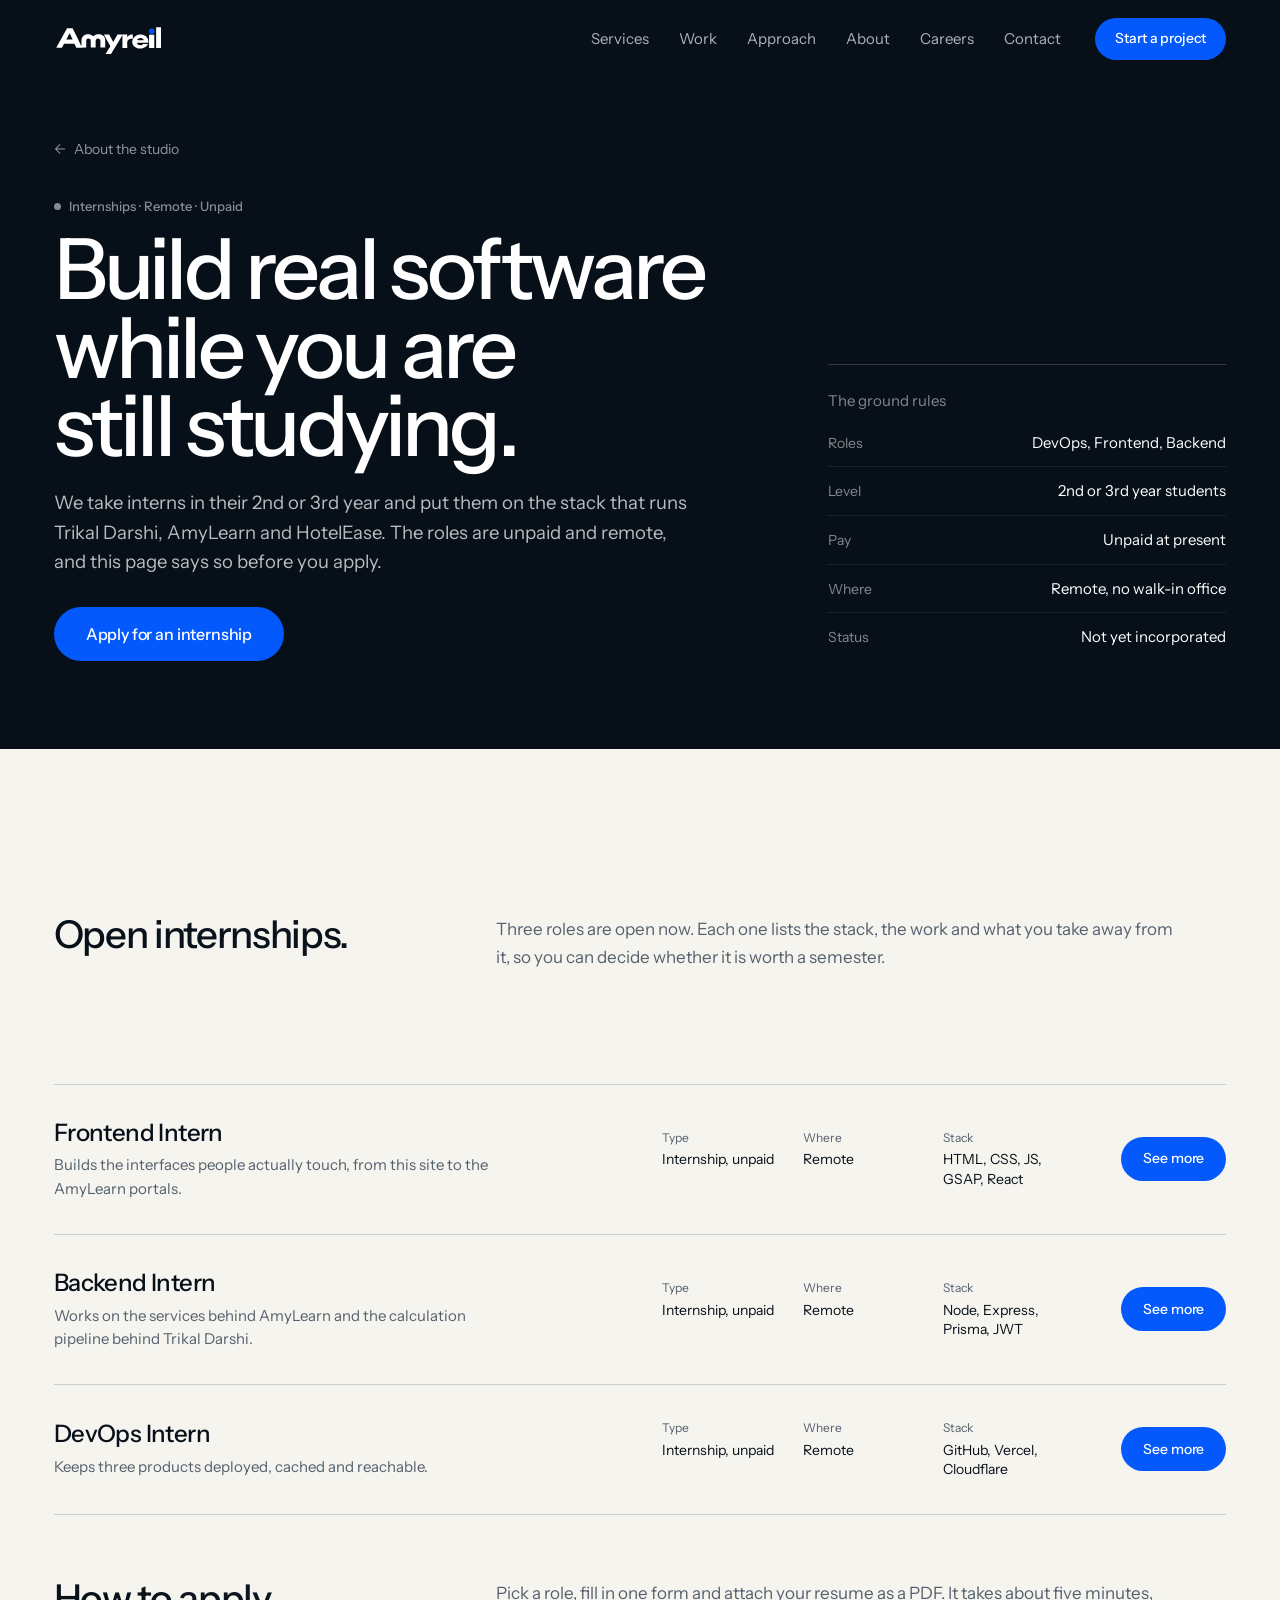
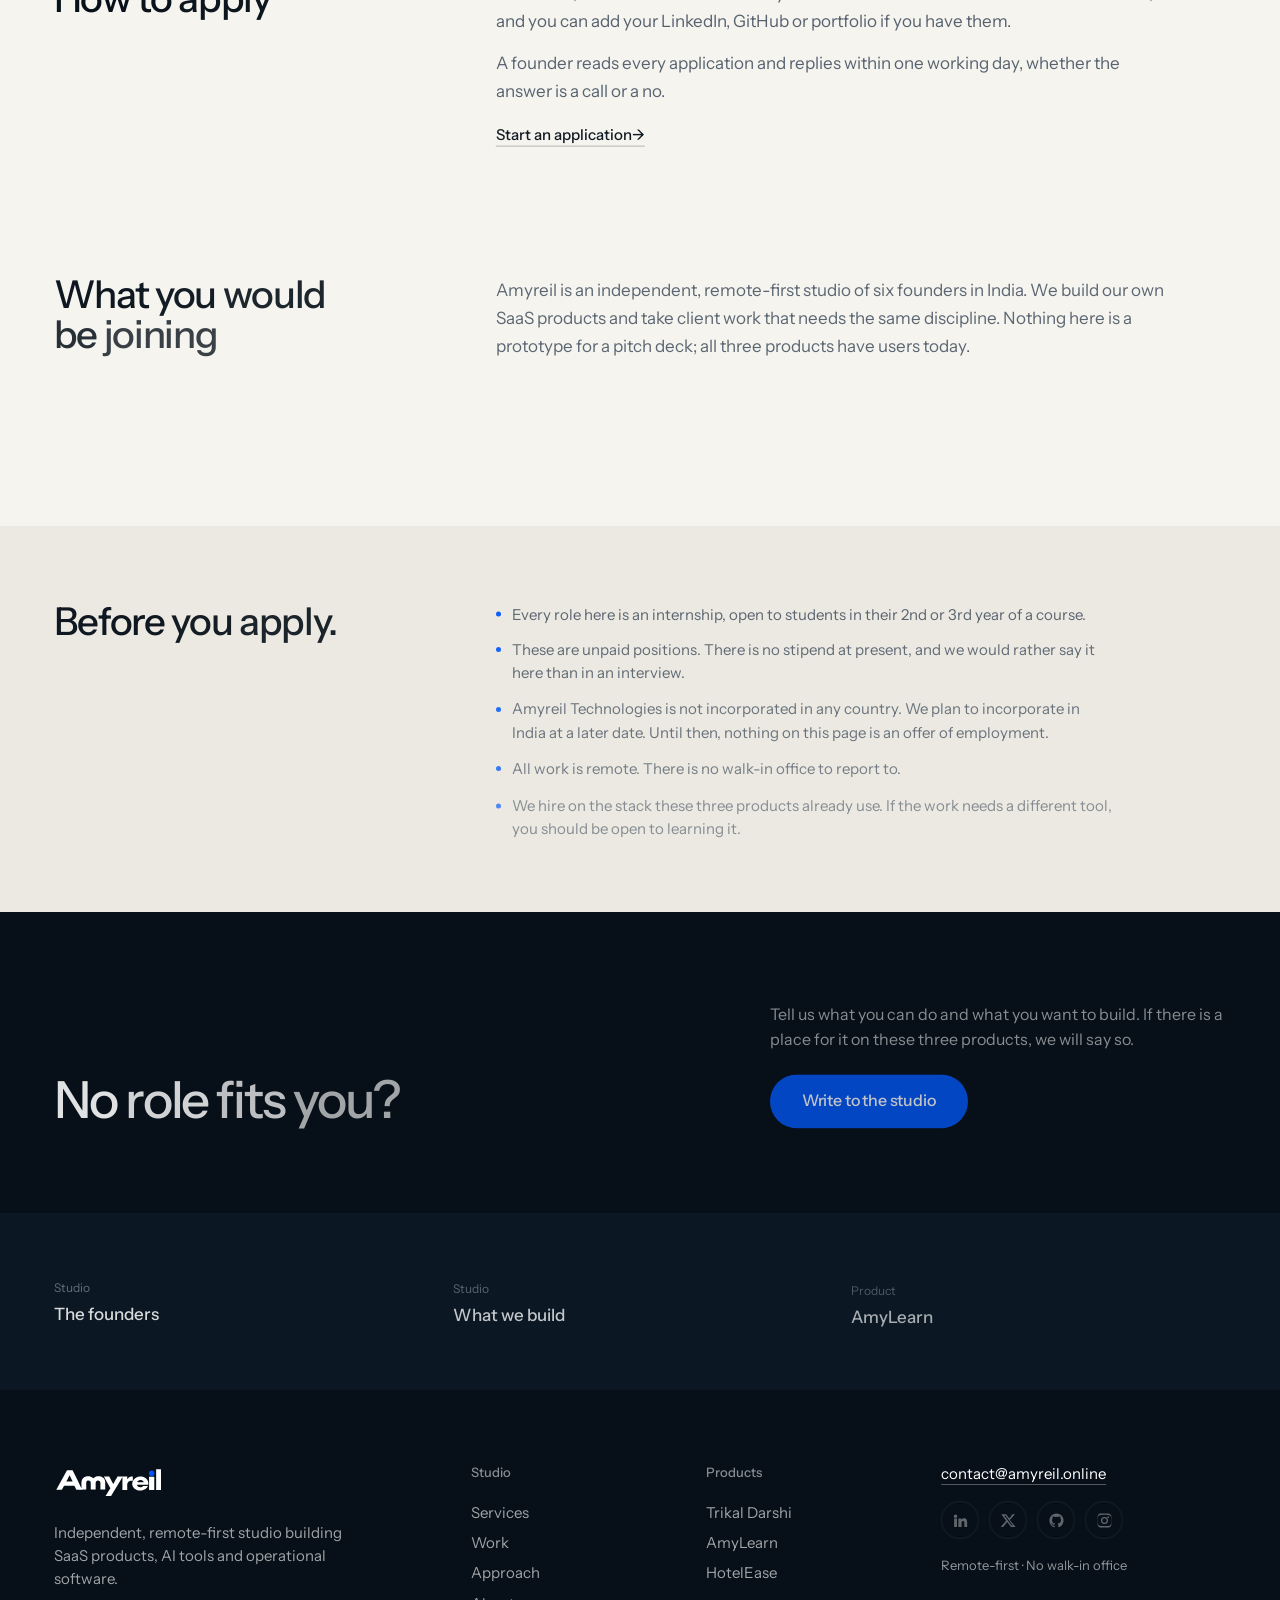
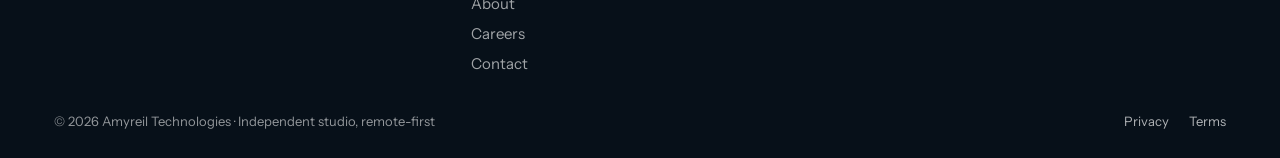
==== commit 33258941: "Add internship application form and role list Applications now go to a Google Apps Script endpoint t" ====
--- a/careers/index.html
+++ b/careers/index.html
@@ -75,7 +75,8 @@
             <a href="/#capabilities">Services</a>
             <a href="/#work">Work</a>
             <a href="/#loop">Approach</a>
-            <a href="/about" aria-current="page">About</a>
+            <a href="/about">About</a>
+            <a href="/careers" aria-current="page">Careers</a>
             <a href="/#cta">Contact</a>
           </div>
           <button class="btn btn--nav open-modal" type="button">
@@ -130,7 +131,7 @@
             <a href="/#work" data-menu-link>Work</a>
             <a href="/#loop" data-menu-link>Approach</a>
             <a href="/about" data-menu-link>About</a>
-            $2<a href="/careers" data-menu-link>Careers</a>
+            <a href="/careers" data-menu-link>Careers</a>
             <a href="/#cta" data-menu-link>Contact</a>
           </nav>
           <button class="btn btn--lg open-modal" type="button">
@@ -145,6 +146,10 @@
       <main id="main">
         <header class="page-hero">
           <div class="shell">
+            <p class="apply-confirm" id="applyConfirm" role="status" hidden>
+              <b>Application received.</b> We read every one and reply within
+              one working day, whether the answer is a call or a no.
+            </p>
             <a class="back-link" href="/about"
               ><span aria-hidden="true">&larr;</span> About the studio</a
             >
@@ -161,17 +166,8 @@
                   apply.
                 </p>
                 <div class="page-actions">
-                  <button
-                    class="btn btn--lg open-modal"
-                    type="button"
-                    data-service="Internship application"
-                  >
-                    Apply for an internship
-                  </button>
-                  <a
-                    class="text-link text-link--ink"
-                    href="mailto:contact@amyreil.online?subject=Internship%20application"
-                    >contact@amyreil.online</a
+                  <a class="btn btn--lg" href="/careers/apply"
+                    >Apply for an internship</a
                   >
                 </div>
               </div>
@@ -218,52 +214,108 @@
                 </div>
               </div>
             </section>
-            <div class="vacancy-grid">
-              <article class="feature reveal">
-                <h3>Frontend Intern</h3>
-                <p>
-                  Builds the interfaces people actually touch, from this site to
-                  the AmyLearn portals.
-                </p>
-                <p class="feature-meta">Unpaid · Remote · 2nd or 3rd year</p>
-                <a class="text-link" href="/careers/frontend-intern"
-                  >See more <span aria-hidden="true">&rarr;</span></a
-                >
-              </article>
-              <article class="feature reveal">
-                <h3>Backend Intern</h3>
-                <p>
-                  Works on the services behind AmyLearn and the calculation
-                  pipeline behind Trikal Darshi.
-                </p>
-                <p class="feature-meta">Unpaid · Remote · 2nd or 3rd year</p>
-                <a class="text-link" href="/careers/backend-intern"
-                  >See more <span aria-hidden="true">&rarr;</span></a
-                >
-              </article>
-              <article class="feature reveal">
-                <h3>DevOps Intern</h3>
-                <p>Keeps three products deployed, cached and reachable.</p>
-                <p class="feature-meta">Unpaid · Remote · 2nd or 3rd year</p>
-                <a class="text-link" href="/careers/devops-intern"
-                  >See more <span aria-hidden="true">&rarr;</span></a
-                >
-              </article>
-            </div>
+            <ul class="role-list reveal">
+              <li class="role-row">
+                <div class="role-row-main">
+                  <h3>
+                    <a href="/careers/frontend-intern">Frontend Intern</a>
+                  </h3>
+                  <p>
+                    Builds the interfaces people actually touch, from this site
+                    to the AmyLearn portals.
+                  </p>
+                </div>
+                <dl class="role-row-meta">
+                  <div>
+                    <dt>Type</dt>
+                    <dd>Internship, unpaid</dd>
+                  </div>
+                  <div>
+                    <dt>Where</dt>
+                    <dd>Remote</dd>
+                  </div>
+                  <div>
+                    <dt>Stack</dt>
+                    <dd>HTML, CSS, JS, GSAP, React</dd>
+                  </div>
+                </dl>
+                <a class="btn role-row-btn" href="/careers/frontend-intern"
+                  >See more</a
+                >
+              </li>
+              <li class="role-row">
+                <div class="role-row-main">
+                  <h3>
+                    <a href="/careers/backend-intern">Backend Intern</a>
+                  </h3>
+                  <p>
+                    Works on the services behind AmyLearn and the calculation
+                    pipeline behind Trikal Darshi.
+                  </p>
+                </div>
+                <dl class="role-row-meta">
+                  <div>
+                    <dt>Type</dt>
+                    <dd>Internship, unpaid</dd>
+                  </div>
+                  <div>
+                    <dt>Where</dt>
+                    <dd>Remote</dd>
+                  </div>
+                  <div>
+                    <dt>Stack</dt>
+                    <dd>Node, Express, Prisma, JWT</dd>
+                  </div>
+                </dl>
+                <a class="btn role-row-btn" href="/careers/backend-intern"
+                  >See more</a
+                >
+              </li>
+              <li class="role-row">
+                <div class="role-row-main">
+                  <h3>
+                    <a href="/careers/devops-intern">DevOps Intern</a>
+                  </h3>
+                  <p>Keeps three products deployed, cached and reachable.</p>
+                </div>
+                <dl class="role-row-meta">
+                  <div>
+                    <dt>Type</dt>
+                    <dd>Internship, unpaid</dd>
+                  </div>
+                  <div>
+                    <dt>Where</dt>
+                    <dd>Remote</dd>
+                  </div>
+                  <div>
+                    <dt>Stack</dt>
+                    <dd>GitHub, Vercel, Cloudflare</dd>
+                  </div>
+                </dl>
+                <a class="btn role-row-btn" href="/careers/devops-intern"
+                  >See more</a
+                >
+              </li>
+            </ul>
 
             <section class="detail-section">
               <div class="detail-grid">
                 <h2 class="split">How to apply</h2>
                 <div class="detail-copy">
                   <p>
-                    Write to contact@amyreil.online with the role in the subject
-                    line, a link to your GitHub or portfolio, and two lines on
-                    which parts of the stack you have already used. The form on
-                    this site reaches the same inbox.
+                    Pick a role, fill in one form and attach your resume as a
+                    PDF. It takes about five minutes, and you can add your
+                    LinkedIn, GitHub or portfolio if you have them.
                   </p>
                   <p>
                     A founder reads every application and replies within one
                     working day, whether the answer is a call or a no.
+                  </p>
+                  <p>
+                    <a class="text-link text-link--ink" href="/careers/apply"
+                      >Start an application
+                      <span aria-hidden="true">&rarr;</span></a
+                    >
                   </p>
                 </div>
               </div>
@@ -364,7 +416,7 @@
               <a href="/#work">Work</a>
               <a href="/#loop">Approach</a>
               <a href="/about">About</a>
-              $2<a href="/careers">Careers</a>
+              <a href="/careers">Careers</a>
               <a href="/#cta">Contact</a>
             </nav>
             <nav class="footer-nav" aria-label="Products">
--- a/assets/css/site.css
+++ b/assets/css/site.css
@@ -1848,7 +1848,7 @@
   display: block;
   font-size: 0.8125rem;
   font-weight: 500;
-  color: rgba(255, 255, 255, 0.42);
+  color: rgba(255, 255, 255, 0.52);
   margin-bottom: 12px;
 }
 .footer-nav {
@@ -2095,6 +2095,250 @@
   margin-top: 20px;
 }
 
+/* Careers: role list and application form */
+.apply-confirm {
+  display: block;
+  max-width: 62ch;
+  margin-bottom: 26px;
+  padding: 13px 18px;
+  border-radius: 12px;
+  background: var(--blue-soft);
+  color: var(--ink);
+  font-size: 0.9375rem;
+  line-height: 1.5;
+}
+.apply-confirm[hidden] {
+  display: none;
+}
+.apply-confirm b {
+  font-weight: 600;
+}
+.role-list {
+  list-style: none;
+  margin-top: clamp(32px, 4vw, 48px);
+  border-top: 1px solid rgba(7, 16, 25, 0.16);
+}
+.role-row {
+  display: grid;
+  grid-template-columns: minmax(0, 1.5fr) minmax(0, 1.1fr) auto;
+  align-items: center;
+  gap: 20px clamp(24px, 4vw, 56px);
+  padding: clamp(24px, 3vw, 34px) 0;
+  border-bottom: 1px solid rgba(7, 16, 25, 0.16);
+}
+.role-row-main h3 {
+  font-size: clamp(1.25rem, 2vw, 1.5rem);
+  font-weight: 500;
+  letter-spacing: -0.025em;
+  line-height: 1.2;
+}
+.role-row-main h3 a:hover {
+  color: var(--blue);
+}
+.role-row-main p {
+  margin-top: 6px;
+  font-size: 0.9375rem;
+  line-height: 1.55;
+  color: var(--muted-light);
+  max-width: 44ch;
+}
+.role-row-meta {
+  display: grid;
+  grid-template-columns: repeat(3, minmax(0, 1fr));
+  gap: 14px;
+  margin: 0;
+}
+.role-row-meta dt {
+  font-size: 0.75rem;
+  color: var(--muted-light);
+}
+.role-row-meta dd {
+  margin: 3px 0 0;
+  font-size: 0.875rem;
+  line-height: 1.4;
+  color: var(--ink);
+}
+.role-row-btn {
+  height: 44px;
+  padding: 0 22px;
+  font-size: 0.875rem;
+}
+.apply-layout {
+  display: grid;
+  grid-template-columns: minmax(0, 8fr) minmax(0, 4fr);
+  gap: clamp(32px, 5vw, 72px);
+  align-items: start;
+}
+.apply-form {
+  background: #fff;
+  border: 1px solid rgba(7, 16, 25, 0.12);
+  border-radius: 22px;
+  padding: clamp(24px, 3.4vw, 44px);
+}
+.apply-form-head h2 {
+  font-size: clamp(1.5rem, 2.4vw, 1.875rem);
+  font-weight: 500;
+  line-height: 1.1;
+  letter-spacing: -0.03em;
+}
+.apply-form-head p {
+  margin-top: 8px;
+  font-size: 0.9375rem;
+  line-height: 1.55;
+  color: var(--muted-light);
+  max-width: 52ch;
+}
+.form-section {
+  border: 0;
+  margin: clamp(30px, 4vw, 42px) 0 0;
+  padding: clamp(26px, 3.2vw, 34px) 0 0;
+  border-top: 1px solid rgba(7, 16, 25, 0.1);
+}
+.form-section-title {
+  padding: 0;
+  font-size: 1.0625rem;
+  font-weight: 600;
+  letter-spacing: -0.015em;
+  color: var(--ink);
+}
+.form-optional {
+  margin-left: 6px;
+  font-size: 0.75rem;
+  font-weight: 400;
+  letter-spacing: 0;
+  color: var(--muted-light);
+}
+.apply-fields {
+  display: grid;
+  grid-template-columns: repeat(6, minmax(0, 1fr));
+  gap: 18px 20px;
+  margin-top: 20px;
+}
+.span-2 {
+  grid-column: span 2;
+}
+.span-3 {
+  grid-column: span 3;
+}
+.span-6 {
+  grid-column: span 6;
+}
+.req {
+  color: var(--blue);
+}
+.form-hint {
+  font-size: 0.75rem;
+  line-height: 1.5;
+  color: var(--muted-light);
+}
+.form-hint.is-error {
+  color: #b42318;
+}
+.form-file {
+  padding: 9px 12px;
+}
+.form-file::file-selector-button {
+  margin-right: 12px;
+  padding: 7px 12px;
+  border: 0;
+  border-radius: 8px;
+  background: var(--blue-soft);
+  color: var(--ink);
+  font: inherit;
+  font-size: 0.875rem;
+  cursor: pointer;
+}
+.apply-submit {
+  display: grid;
+  justify-items: start;
+  gap: 14px;
+  margin-top: clamp(30px, 4vw, 40px);
+}
+.apply-aside {
+  display: grid;
+  gap: clamp(30px, 4vw, 44px);
+}
+.apply-aside-block {
+  border-top: 1px solid rgba(7, 16, 25, 0.16);
+  padding-top: 18px;
+}
+.apply-aside h2 {
+  font-size: 1.0625rem;
+  font-weight: 600;
+  letter-spacing: -0.015em;
+  margin-bottom: 14px;
+}
+.apply-steps {
+  list-style: none;
+  counter-reset: apply-step;
+  display: flex;
+  flex-direction: column;
+  gap: 12px;
+}
+.apply-steps li {
+  counter-increment: apply-step;
+  position: relative;
+  padding-left: 30px;
+  font-size: 0.9375rem;
+  line-height: 1.5;
+  color: var(--muted-light);
+}
+.apply-steps li::before {
+  content: counter(apply-step);
+  position: absolute;
+  left: 0;
+  top: 0.1em;
+  display: grid;
+  place-items: center;
+  width: 20px;
+  height: 20px;
+  border-radius: 50%;
+  background: var(--blue-soft);
+  color: var(--ink);
+  font-size: 0.6875rem;
+  font-weight: 600;
+}
+.apply-aside .note-list li {
+  max-width: 38ch;
+}
+@media (max-width: 900px) {
+  .apply-layout {
+    grid-template-columns: 1fr;
+  }
+  .apply-aside {
+    max-width: 560px;
+  }
+}
+@media (max-width: 780px) {
+  .role-row {
+    grid-template-columns: 1fr;
+    align-items: start;
+    gap: 18px;
+  }
+  .role-row-meta {
+    gap: 18px;
+  }
+  .role-row-btn {
+    justify-self: start;
+  }
+}
+@media (max-width: 640px) {
+  .apply-fields {
+    grid-template-columns: 1fr;
+  }
+  .span-2,
+  .span-3,
+  .span-6 {
+    grid-column: 1 / -1;
+  }
+  .role-row-meta {
+    grid-template-columns: 1fr 1fr;
+  }
+  .role-row-meta > div:last-child {
+    grid-column: 1 / -1;
+  }
+}
+
 /* Inner pages */
 .page-hero {
   position: relative;
